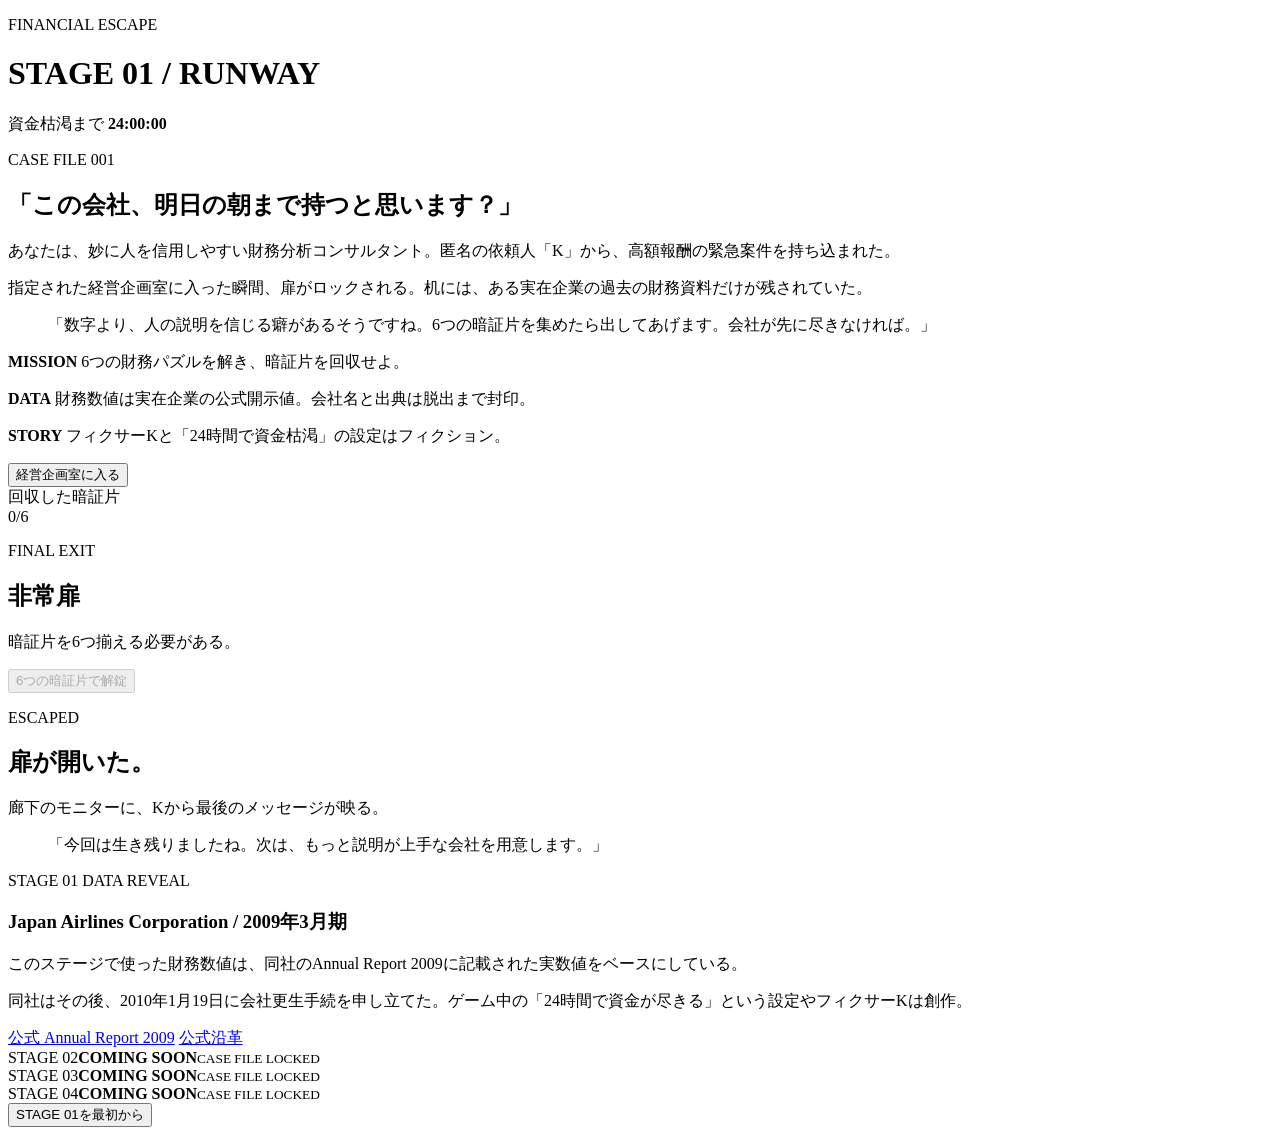
==== financial-escape/index.html @ d51c5c18 "Add Financial Escape stage 1 shell" ====
<!doctype html>
<html lang="ja">
<head>
  <meta charset="utf-8">
  <meta name="viewport" content="width=device-width, initial-scale=1, viewport-fit=cover">
  <meta name="robots" content="noindex,nofollow,noarchive">
  <meta name="theme-color" content="#090b10">
  <title>FINANCIAL ESCAPE | STAGE 01</title>
  <link rel="stylesheet" href="style.css">
</head>
<body>
  <main class="app" id="app">
    <header class="topbar">
      <div>
        <p class="eyebrow">FINANCIAL ESCAPE</p>
        <h1>STAGE 01 / RUNWAY</h1>
      </div>
      <div class="timer-wrap" aria-live="polite">
        <span class="timer-label">資金枯渇まで</span>
        <strong id="timer">24:00:00</strong>
      </div>
    </header>

    <section id="intro" class="screen active">
      <div class="story-panel">
        <p class="tag">CASE FILE 001</p>
        <h2>「この会社、明日の朝まで持つと思います？」</h2>
        <p>あなたは、妙に人を信用しやすい財務分析コンサルタント。匿名の依頼人「K」から、高額報酬の緊急案件を持ち込まれた。</p>
        <p>指定された経営企画室に入った瞬間、扉がロックされる。机には、ある実在企業の過去の財務資料だけが残されていた。</p>
        <blockquote>「数字より、人の説明を信じる癖があるそうですね。6つの暗証片を集めたら出してあげます。会社が先に尽きなければ。」</blockquote>
        <div class="rules">
          <p><strong>MISSION</strong> 6つの財務パズルを解き、暗証片を回収せよ。</p>
          <p><strong>DATA</strong> 財務数値は実在企業の公式開示値。会社名と出典は脱出まで封印。</p>
          <p><strong>STORY</strong> フィクサーKと「24時間で資金枯渇」の設定はフィクション。</p>
        </div>
        <button id="startButton" class="primary" type="button">経営企画室に入る</button>
      </div>
    </section>

    <section id="game" class="screen">
      <div class="progress-panel">
        <div>
          <span class="muted">回収した暗証片</span>
          <div id="fragments" class="fragments" aria-live="polite"></div>
        </div>
        <div class="progress-count"><span id="solvedCount">0</span>/6</div>
      </div>

      <nav id="roomNav" class="room-nav" aria-label="パズル一覧"></nav>
      <section id="puzzleHost" class="puzzle-host"></section>

      <section id="vault" class="vault locked">
        <p class="tag">FINAL EXIT</p>
        <h2>非常扉</h2>
        <p id="vaultMessage">暗証片を6つ揃える必要がある。</p>
        <button id="escapeButton" class="primary" type="button" disabled>6つの暗証片で解錠</button>
      </section>
    </section>

    <section id="ending" class="screen">
      <div class="ending-panel">
        <p class="tag">ESCAPED</p>
        <h2>扉が開いた。</h2>
        <p>廊下のモニターに、Kから最後のメッセージが映る。</p>
        <blockquote>「今回は生き残りましたね。次は、もっと説明が上手な会社を用意します。」</blockquote>

        <div class="reveal">
          <p class="muted">STAGE 01 DATA REVEAL</p>
          <h3>Japan Airlines Corporation / 2009年3月期</h3>
          <p>このステージで使った財務数値は、同社のAnnual Report 2009に記載された実数値をベースにしている。</p>
          <p>同社はその後、2010年1月19日に会社更生手続を申し立てた。ゲーム中の「24時間で資金が尽きる」という設定やフィクサーKは創作。</p>
          <div class="source-links">
            <a href="https://www.jal.com/ja/sustainability/report/pdf/ir_2009.pdf" target="_blank" rel="noopener">公式 Annual Report 2009</a>
            <a href="https://www.jal.com/ja-jp/about/jal_history/index_2001s.html" target="_blank" rel="noopener">公式沿革</a>
          </div>
        </div>

        <div class="coming-grid">
          <article><span>STAGE 02</span><strong>COMING SOON</strong><small>CASE FILE LOCKED</small></article>
          <article><span>STAGE 03</span><strong>COMING SOON</strong><small>CASE FILE LOCKED</small></article>
          <article><span>STAGE 04</span><strong>COMING SOON</strong><small>CASE FILE LOCKED</small></article>
        </div>

        <button id="resetButton" class="secondary" type="button">STAGE 01を最初から</button>
      </div>
    </section>
  </main>

  <script src="app.js"></script>
</body>
</html>
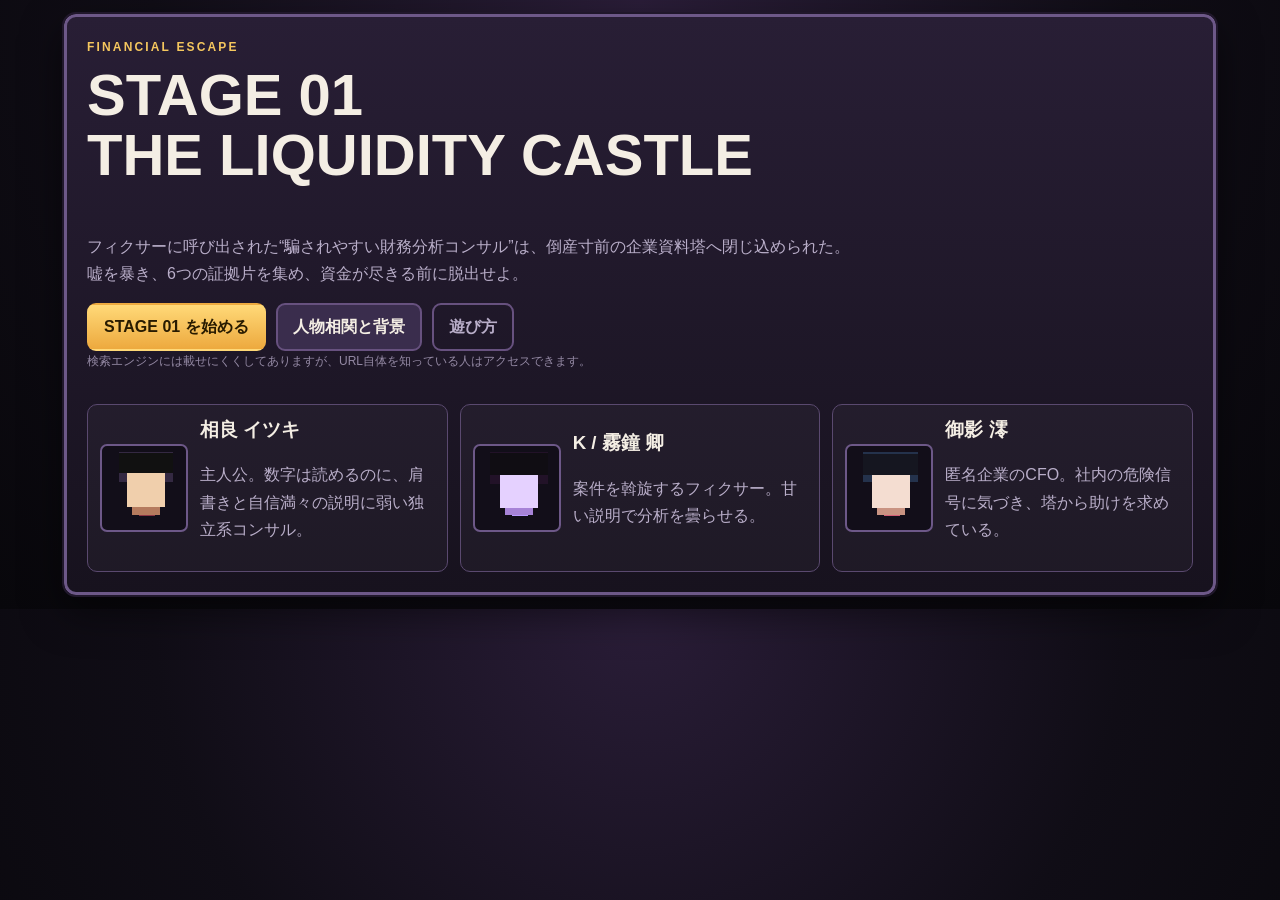
==== commit 464ecdc9: "Rebuild Financial Escape stage 01 as gothic financial thriller" ====
--- a/financial-escape/index.html
+++ b/financial-escape/index.html
@@ -1,91 +1,42 @@
 <!doctype html>
 <html lang="ja">
 <head>
-  <meta charset="utf-8">
-  <meta name="viewport" content="width=device-width, initial-scale=1, viewport-fit=cover">
-  <meta name="robots" content="noindex,nofollow,noarchive">
-  <meta name="theme-color" content="#090b10">
-  <title>FINANCIAL ESCAPE | STAGE 01</title>
-  <link rel="stylesheet" href="style.css">
+<meta charset="utf-8">
+<meta name="viewport" content="width=device-width,initial-scale=1,viewport-fit=cover">
+<meta name="robots" content="noindex,nofollow,noarchive">
+<meta name="theme-color" content="#100d16">
+<title>FINANCIAL ESCAPE / STAGE 01</title>
+<style>
+:root{--bg:#100d16;--panel:#1d1727;--panel2:#2a2138;--line:#5a496f;--text:#f4eee4;--muted:#b9aec9;--gold:#f5c75e;--red:#ff6e78;--green:#7ee08a;--blue:#7dcfff}*{box-sizing:border-box}html,body{margin:0;background:radial-gradient(circle at top,#2a1d38 0,#100d16 55%,#08070b 100%);color:var(--text);font-family:-apple-system,BlinkMacSystemFont,"Hiragino Sans","Yu Gothic",sans-serif}button,input{font:inherit}.app{max-width:1180px;margin:auto;padding:14px}.screen{display:none}.screen.active{display:block}.frame{border:3px solid #6d5888;outline:2px solid #20172b;background:linear-gradient(180deg,#281e35,#17121e);border-radius:12px;box-shadow:0 16px 40px #0008}.pad{padding:20px}.eyebrow,.chapter{margin:0 0 8px;color:var(--gold);font-size:12px;letter-spacing:.18em;font-weight:800}h1,h2,h3,p{margin-top:0}h1{font-size:clamp(34px,6vw,58px);line-height:1.03}h2{font-size:clamp(24px,4vw,38px)}p{line-height:1.7}.muted{color:var(--muted)}button{min-height:48px;border-radius:9px;padding:11px 15px;border:2px solid transparent;font-weight:800;cursor:pointer}.primary{background:linear-gradient(#ffd978,#eda93e);color:#281b00}.secondary{background:#3a2d4d;color:var(--text);border-color:#67517f}.ghost{background:transparent;color:var(--muted);border-color:#67517f}.actions{display:flex;gap:10px;flex-wrap:wrap}.hero{display:grid;gap:20px}.cast{display:grid;grid-template-columns:repeat(3,1fr);gap:12px}.character{display:grid;grid-template-columns:88px 1fr;gap:12px;align-items:center;border:1px solid var(--line);border-radius:10px;padding:12px;background:#ffffff08}.portrait{width:88px;height:88px;border:2px solid #6d5888;border-radius:7px;image-rendering:pixelated;background-color:#120e19;background-repeat:no-repeat}.portrait.small{width:58px;height:58px}.protagonist{background-image:linear-gradient(#111,#111),linear-gradient(#f0cfac,#f0cfac),linear-gradient(#b57b5e,#b57b5e),linear-gradient(#342942,#342942),linear-gradient(#eee,#eee),linear-gradient(#eee,#eee),linear-gradient(#111,#111),linear-gradient(#111,#111),linear-gradient(#8b3544,#8b3544);background-size:54px 20px,38px 34px,28px 17px,54px 30px,5px 5px,5px 5px,2px 2px,2px 2px,16px 7px;background-position:17px 7px,25px 27px,30px 52px,17px 6px,34px 40px,51px 40px,35px 42px,52px 42px,37px 63px}.fixer{background-image:linear-gradient(#100d13,#100d13),linear-gradient(#e5d1ff,#e5d1ff),linear-gradient(#a783d7,#a783d7),linear-gradient(#221228,#221228),linear-gradient(#eee,#eee),linear-gradient(#eee,#eee),linear-gradient(#111,#111),linear-gradient(#111,#111),linear-gradient(#b999ff,#b999ff);background-size:58px 22px,38px 34px,28px 17px,58px 32px,5px 5px,5px 5px,2px 2px,2px 2px,16px 7px;background-position:15px 7px,25px 28px,30px 52px,15px 6px,33px 40px,50px 40px,34px 42px,51px 42px,37px 63px}.cfo{background-image:linear-gradient(#151620,#151620),linear-gradient(#f4ddd1,#f4ddd1),linear-gradient(#c99382,#c99382),linear-gradient(#24324c,#24324c),linear-gradient(#eee,#eee),linear-gradient(#eee,#eee),linear-gradient(#111,#111),linear-gradient(#111,#111),linear-gradient(#d35d76,#d35d76);background-size:55px 21px,38px 34px,28px 17px,55px 30px,5px 5px,5px 5px,2px 2px,2px 2px,16px 7px;background-position:16px 8px,25px 28px,30px 52px,16px 6px,34px 40px,51px 40px,35px 42px,52px 42px,37px 63px}.introgrid,.resultgrid{display:grid;grid-template-columns:1.3fr .8fr;gap:16px}.scroll{max-height:360px;overflow:auto;border:1px solid var(--line);border-radius:9px;background:#0003;padding:14px}.scene{min-height:240px;border:2px solid #6d5888;border-radius:10px;image-rendering:pixelated;background:linear-gradient(180deg,#111426 0 40%,#21182c 40%);position:relative;overflow:hidden}.scene:before{content:"";position:absolute;left:18%;right:18%;bottom:0;height:72%;background:linear-gradient(90deg,#2f263e 0 20%,#56456d 20% 24%,#2f263e 24% 45%,#6e587f 45% 50%,#2f263e 50% 76%,#56456d 76% 80%,#2f263e 80%);clip-path:polygon(0 100%,0 35%,8% 35%,8% 20%,16% 20%,16% 40%,34% 40%,34% 10%,42% 10%,42% 32%,58% 32%,58% 0,66% 0,66% 36%,84% 36%,84% 18%,92% 18%,92% 34%,100% 34%,100% 100%)}.scene:after{content:"";position:absolute;width:8px;height:8px;background:var(--gold);top:18%;right:22%;box-shadow:-190px 42px var(--gold),-130px 12px #ffe39c}.rules{display:grid;gap:9px;margin:16px 0}.rules div{display:grid;grid-template-columns:70px 1fr;gap:8px;border:1px solid var(--line);border-radius:9px;padding:10px;background:#ffffff07}.rules span{color:var(--gold);font-weight:800}.topbar{display:grid;grid-template-columns:1fr 1fr 1fr;gap:14px;padding:14px;margin-bottom:14px;align-items:center}.status{display:grid;gap:6px}.meter{height:14px;border:1px solid #625078;background:#0b0910;border-radius:99px;overflow:hidden}.meter>div{height:100%;background:linear-gradient(90deg,var(--red),var(--gold));width:100%;transition:.25s}.stats{display:grid;grid-template-columns:1fr 1fr;gap:10px}.stats strong,.status strong{font-size:22px}.gamegrid{display:grid;grid-template-columns:1.15fr .9fr;gap:14px}.left,.right{padding:14px;display:grid;gap:12px}.speaker{display:grid;grid-template-columns:58px 1fr;gap:10px;align-items:center;border:1px solid var(--line);border-radius:9px;padding:10px;background:#ffffff06}.docbuttons{display:flex;gap:7px;flex-wrap:wrap}.docbuttons button{background:#241c31;color:var(--muted);border:1px solid var(--line)}.docbuttons button.active{background:#453557;color:white;border-color:#9976c2}.document{max-height:360px;overflow:auto;border:1px solid var(--line);border-radius:9px;padding:10px;background:#0003}table{width:100%;border-collapse:collapse;font-size:14px}th,td{padding:9px 7px;border-bottom:1px solid #40344e;text-align:left}th{color:var(--gold);position:sticky;top:0;background:#1c1727}th:not(:first-child),td:not(:first-child){text-align:right}.note{padding:10px;border:1px solid var(--line);border-radius:8px;margin:8px 0;background:#ffffff07}.options{display:grid;gap:9px}.option{display:grid;grid-template-columns:26px 1fr;gap:9px;border:1px solid var(--line);border-radius:10px;padding:12px;background:#ffffff06;cursor:pointer}.option.selected{border-color:#b895ff;background:#b895ff18}.option strong{display:block;margin-bottom:4px}.option span{font-size:14px;color:var(--muted);line-height:1.55}.hint,.feedback,.evidence,.reveal{border:1px solid var(--line);border-radius:9px;padding:12px;background:#ffffff06}.hint{color:var(--blue)}.feedback.good{border-color:#5e9f68;background:#7ee08a12}.feedback.bad{border-color:#a84e55;background:#ff6e7812}.hidden{display:none!important}.overlay{position:fixed;inset:0;background:#050308df;z-index:20;display:grid;place-items:center;padding:14px}.overlaycard{width:min(820px,100%);max-height:88vh;overflow:auto}.overlayhead{display:flex;justify-content:space-between;align-items:center;gap:10px}.evidencegrid{display:grid;grid-template-columns:repeat(auto-fit,minmax(180px,1fr));gap:9px}.evidence strong{color:var(--gold);display:block;margin-bottom:5px}.coming{display:grid;gap:8px;margin-top:16px}.coming div{padding:10px;border:1px solid var(--line);border-radius:8px;background:#ffffff05}.gameover{text-align:center;max-width:680px;margin:10vh auto}.fine{font-size:12px;color:#9489a4}.reveal a{color:var(--gold)}@media(max-width:850px){.cast{grid-template-columns:1fr}.introgrid,.resultgrid,.gamegrid,.topbar{grid-template-columns:1fr}.stats{grid-template-columns:1fr 1fr}}@media(max-width:520px){.app{padding:9px}.pad{padding:14px}.actions button{flex:1 1 100%}.stats{grid-template-columns:1fr}.character{grid-template-columns:72px 1fr}.portrait{width:72px;height:72px}}
+</style>
 </head>
 <body>
-  <main class="app" id="app">
-    <header class="topbar">
-      <div>
-        <p class="eyebrow">FINANCIAL ESCAPE</p>
-        <h1>STAGE 01 / RUNWAY</h1>
-      </div>
-      <div class="timer-wrap" aria-live="polite">
-        <span class="timer-label">資金枯渇まで</span>
-        <strong id="timer">24:00:00</strong>
-      </div>
-    </header>
-
-    <section id="intro" class="screen active">
-      <div class="story-panel">
-        <p class="tag">CASE FILE 001</p>
-        <h2>「この会社、明日の朝まで持つと思います？」</h2>
-        <p>あなたは、妙に人を信用しやすい財務分析コンサルタント。匿名の依頼人「K」から、高額報酬の緊急案件を持ち込まれた。</p>
-        <p>指定された経営企画室に入った瞬間、扉がロックされる。机には、ある実在企業の過去の財務資料だけが残されていた。</p>
-        <blockquote>「数字より、人の説明を信じる癖があるそうですね。6つの暗証片を集めたら出してあげます。会社が先に尽きなければ。」</blockquote>
-        <div class="rules">
-          <p><strong>MISSION</strong> 6つの財務パズルを解き、暗証片を回収せよ。</p>
-          <p><strong>DATA</strong> 財務数値は実在企業の公式開示値。会社名と出典は脱出まで封印。</p>
-          <p><strong>STORY</strong> フィクサーKと「24時間で資金枯渇」の設定はフィクション。</p>
-        </div>
-        <button id="startButton" class="primary" type="button">経営企画室に入る</button>
-      </div>
-    </section>
-
-    <section id="game" class="screen">
-      <div class="progress-panel">
-        <div>
-          <span class="muted">回収した暗証片</span>
-          <div id="fragments" class="fragments" aria-live="polite"></div>
-        </div>
-        <div class="progress-count"><span id="solvedCount">0</span>/6</div>
-      </div>
-
-      <nav id="roomNav" class="room-nav" aria-label="パズル一覧"></nav>
-      <section id="puzzleHost" class="puzzle-host"></section>
-
-      <section id="vault" class="vault locked">
-        <p class="tag">FINAL EXIT</p>
-        <h2>非常扉</h2>
-        <p id="vaultMessage">暗証片を6つ揃える必要がある。</p>
-        <button id="escapeButton" class="primary" type="button" disabled>6つの暗証片で解錠</button>
-      </section>
-    </section>
-
-    <section id="ending" class="screen">
-      <div class="ending-panel">
-        <p class="tag">ESCAPED</p>
-        <h2>扉が開いた。</h2>
-        <p>廊下のモニターに、Kから最後のメッセージが映る。</p>
-        <blockquote>「今回は生き残りましたね。次は、もっと説明が上手な会社を用意します。」</blockquote>
-
-        <div class="reveal">
-          <p class="muted">STAGE 01 DATA REVEAL</p>
-          <h3>Japan Airlines Corporation / 2009年3月期</h3>
-          <p>このステージで使った財務数値は、同社のAnnual Report 2009に記載された実数値をベースにしている。</p>
-          <p>同社はその後、2010年1月19日に会社更生手続を申し立てた。ゲーム中の「24時間で資金が尽きる」という設定やフィクサーKは創作。</p>
-          <div class="source-links">
-            <a href="https://www.jal.com/ja/sustainability/report/pdf/ir_2009.pdf" target="_blank" rel="noopener">公式 Annual Report 2009</a>
-            <a href="https://www.jal.com/ja-jp/about/jal_history/index_2001s.html" target="_blank" rel="noopener">公式沿革</a>
-          </div>
-        </div>
-
-        <div class="coming-grid">
-          <article><span>STAGE 02</span><strong>COMING SOON</strong><small>CASE FILE LOCKED</small></article>
-          <article><span>STAGE 03</span><strong>COMING SOON</strong><small>CASE FILE LOCKED</small></article>
-          <article><span>STAGE 04</span><strong>COMING SOON</strong><small>CASE FILE LOCKED</small></article>
-        </div>
-
-        <button id="resetButton" class="secondary" type="button">STAGE 01を最初から</button>
-      </div>
-    </section>
-  </main>
-
-  <script src="app.js"></script>
+<main class="app">
+<section id="title" class="screen active"><div class="frame pad hero"><div><p class="eyebrow">FINANCIAL ESCAPE</p><h1>STAGE 01<br>THE LIQUIDITY CASTLE</h1><p class="muted">フィクサーに呼び出された“騙されやすい財務分析コンサル”は、倒産寸前の企業資料塔へ閉じ込められた。<br>嘘を暴き、6つの証拠片を集め、資金が尽きる前に脱出せよ。</p><div class="actions"><button id="start" class="primary">STAGE 01 を始める</button><button id="lore" class="secondary">人物相関と背景</button><button id="howto" class="ghost">遊び方</button></div><p class="fine">検索エンジンには載せにくくしてありますが、URL自体を知っている人はアクセスできます。</p></div><div class="cast"><article class="character"><div class="portrait protagonist"></div><div><h3>相良 イツキ</h3><p class="muted">主人公。数字は読めるのに、肩書きと自信満々の説明に弱い独立系コンサル。</p></div></article><article class="character"><div class="portrait fixer"></div><div><h3>K / 霧鐘 卿</h3><p class="muted">案件を斡旋するフィクサー。甘い説明で分析を曇らせる。</p></div></article><article class="character"><div class="portrait cfo"></div><div><h3>御影 澪</h3><p class="muted">匿名企業のCFO。社内の危険信号に気づき、塔から助けを求めている。</p></div></article></div></div></section>
+<section id="intro" class="screen"><div class="frame pad introgrid"><div><p class="chapter">PROLOGUE</p><h2>「数字より、誰を信じるかで死ぬ。」</h2><div class="scroll"><p><strong>K</strong>「ようこそ、相良さん。今夜の依頼は簡単です。匿名企業の決算を見て、“問題なし”の一言を出してもらえればいい。」</p><p><strong>相良</strong>「いや、中身を見ないと……」</p><p><strong>K</strong>「もちろん。ただし夜明けまでに6つのロックを解けなければ、この会社の現金は尽きる。あなたの評判も、ついでにね。」</p><p><strong>御影</strong>「お願い……“説明”じゃなくて、“数字”を見て。」</p></div><div class="rules"><div><span>目標</span><p>6部屋の謎を解き、証拠片を6つ回収する。</p></div><div><span>危機</span><p>Cash Runway が0になると倒産、ゲームオーバー。</p></div><div><span>報酬</span><p>正解すると証拠とストーリーが開き、最後に実在企業名を公開。</p></div></div><div class="actions"><button id="enter" class="primary">資料塔へ入る</button><button class="back secondary">戻る</button></div></div><aside><div class="scene"></div><p class="muted">PL、BS、CF、株主資本等変動、社内メモ。どの資料にもKの“安心できる説明”が貼り付けられている。</p></aside></div></section>
+<section id="game" class="screen"><div class="frame topbar"><div><p class="eyebrow">STAGE 01</p><h2 id="roomlabel">ROOM 1</h2><p id="roomsub" class="muted"></p></div><div class="status"><span class="muted">Cash Runway</span><div><strong id="cash">120</strong> 億円</div><div class="meter"><div id="cashbar"></div></div></div><div class="stats"><div><span class="muted">Evidence</span><br><strong id="evcount">0 / 6</strong></div><div><span class="muted">Time Left</span><br><strong id="timer">24:00:00</strong></div></div></div><div class="gamegrid"><section class="frame left"><div class="speaker"><div id="speakerPortrait" class="portrait fixer small"></div><div><p id="speakerName" class="eyebrow"></p><p id="speakerLine"></p></div></div><div id="docbuttons" class="docbuttons"></div><div class="document"><p id="doccaption" class="muted"></p><div id="doccontent"></div></div></section><section class="frame right"><div><p class="eyebrow">MYSTERY</p><h3 id="qtitle"></h3><p id="qtext" class="muted"></p></div><div id="options" class="options"></div><div class="actions"><button id="submit" class="primary">この答えで進む</button><button id="hintbtn" class="secondary">ヒント</button><button id="evidencebtn" class="ghost">証拠一覧</button></div><div id="hintbox" class="hint hidden"></div><div id="feedback" class="feedback hidden"></div></section></div></section>
+<section id="result" class="screen"><div class="frame pad resultgrid"><div><p class="chapter">ESCAPED</p><h2>最終診断完了</h2><div id="resultbody" class="scroll"></div><div class="actions" style="margin-top:14px"><button id="reset" class="primary">最初からやり直す</button><button id="resultLore" class="secondary">人物相関を見る</button></div></div><aside><div class="scene"></div><div id="reveal" class="reveal"></div></aside></div></section>
+<section id="gameover" class="screen"><div class="frame pad gameover"><p class="chapter">BANKRUPT</p><h2>Cash Runway が尽きた</h2><p id="gameoverText"></p><div class="actions"><button id="retry" class="primary">最初からやり直す</button><button class="back secondary">タイトルへ戻る</button></div></div></section>
+<div id="overlay" class="overlay hidden"><div class="frame pad overlaycard"><div class="overlayhead"><h2 id="overlaytitle"></h2><button id="close" class="ghost">×</button></div><div id="overlaybody"></div></div></div>
+</main>
+<script>
+(()=>{'use strict';const KEY='financialEscapeStage01V2',START=120,PENALTY=20,LIMIT=86400000;const reveal={name:'Bed Bath & Beyond Inc.',period:'2022年2月期 / fiscal year ended February 26, 2022',url:'https://www.sec.gov/Archives/edgar/data/886158/000088615822000047/bbby-20220226.htm'};const rooms=[
+{id:1,label:'ROOM 1 / THE SALES HALL',sub:'「規模が大きいから大丈夫」という罠',speaker:'K / 霧鐘 卿',portrait:'fixer',line:'売上が80億ドル近くある。巨大企業が、そう簡単に崩れるわけがないでしょう。減収なんて誤差ですよ。',qt:'最初の嘘を暴け',q:'Kの発言で最も危険な見落としはどれか？',hint:'売上の絶対額ではなく、3期の流れを見る。',ev:['E-01','Sales Cliff','巨額売上そのものより、3期連続の大幅減収が危険信号。'],docs:[['決算書断片','Consolidated Statements of Operations / 千ドル',[['項目','2022','2021','2020'],['Net sales','7,867,778','9,233,028','11,158,580'],['Gross profit','2,483,491','3,118,081','3,541,660'],['Operating loss','▲407,578','▲336,887','▲700,064'],['Net loss','▲559,623','▲150,773','▲613,816']]],['現場メモ','御影 澪 の付箋',['新規客数より既存顧客の離脱が重い。','売上は3期で約33億ドル減っている。','「まだ大きい」は理由にならない。']]],opts:[['売上規模が大きいこと','規模があるので当面は心配不要。'],['売上の減少トレンド','3期連続の大幅減収が基礎体力低下を示す。',1],['粗利がまだ黒字であること','粗利がある限り危機には直結しない。'],['営業外項目だけ見る','売上推移は重要ではない。']]},
+{id:2,label:'ROOM 2 / THE INVENTORY CHAMBER',sub:'「流動資産が多い」という錯覚',speaker:'御影 澪',portrait:'cfo',line:'表面上は流動資産が流動負債を上回っています。でも、その中身を見て。今すぐ命を救える資産は限られている。',qt:'今夜の命綱になりにくい資産は？',q:'Cash Runway を守る観点で、最も即時性の低い流動資産を選べ。',hint:'流動資産でも現金化のしやすさは同じではない。',ev:['E-02','Inventory Trap','流動資産があっても、その大半が在庫なら今夜の資金繰りには直結しない。'],docs:[['B/S断片','Consolidated Balance Sheets / 千ドル',[['項目','2022','2021'],['Cash and cash equivalents','439,496','1,352,984'],['Merchandise inventories','1,725,410','1,671,909'],['Prepaid expenses and other current assets','198,248','595,152'],['Total current assets','2,363,154','3,620,045'],['Total current liabilities','2,074,787','2,294,921']]],['Kの説明','Kの口頭メモ',['流動資産 > 流動負債。つまり短期安全性は問題なし。','在庫も資産。しかも額が大きい。安心材料でしょう。']]],opts:[['現金','即時に支払いへ回せる。'],['棚卸資産（在庫）','帳簿上は大きいが、今夜すぐ現金化できるとは限らない。',1],['前払費用その他','今夜の最大論点ではない。'],['流動資産の合計','合計だけ見れば十分。']]},
+{id:3,label:'ROOM 3 / THE CASH MIRROR',sub:'「営業CFプラス」だけでは足りない',speaker:'K / 霧鐘 卿',portrait:'fixer',line:'営業キャッシュフローはプラスです。現金が回っている証拠でしょう。財務危機というのは大げさですよ。',qt:'本当に現金は守られているか？',q:'営業CFがわずかにプラスでも、現金残高が急減した主因として最も適切なのは？',hint:'キャッシュフローは3区分と期末現金の動きをまとめて見る。',ev:['E-03','Cash Bleed','営業CFの小さなプラスは、巨額の投資・財務CF流出を覆い隠せない。'],docs:[['CF断片','Consolidated Statements of Cash Flows / 千ドル',[['項目','2022','2021'],['Operating activities','17,854','268,108'],['Investing activities','▲349,182','737,880'],['Financing activities','▲606,018','▲632,304'],['Net decrease in cash etc.','▲936,340','383,574'],['Cash and cash equivalents (end)','439,496','1,352,984']]],['観察メモ','相良のメモ',['営業CFは正だが前年268,108から17,854へ急減。','投資・財務で大きく流出。','「営業CFプラス」だけ抜き出すのは危険。']]],opts:[['営業CFがプラスなら安心','符号だけで判断する。'],['営業CFは小さく、投資・財務の巨額流出で現金が減っている','3区分を合算して見る。',1],['原因は為替差損だけ','主因ではない。'],['営業CFの符号だけ見れば十分','金額や前年差は無視する。']]},
+{id:4,label:'ROOM 4 / THE DEBT GALLERY',sub:'「負債が少し減ったから改善」という罠',speaker:'御影 澪',portrait:'cfo',line:'借金そのものより、耐える土台が薄すぎるの。長期債務に対して、株主資本がほとんど残っていない。',qt:'最も脆弱性を示す組み合わせは？',q:'財務耐久力の低さを最も端的に示す見方を選べ。',hint:'「負債が多い」だけでは弱い。何と比べて多いのか。',ev:['E-04','Debt Weight','長期債務に対し株主資本が極端に薄く、損失吸収余力が乏しい。'],docs:[['B/S深掘り','Balance Sheet / 千ドル',[['項目','2022','2021'],['Total assets','5,130,572','6,456,930'],['Total current liabilities','2,074,787','2,294,921'],['Long term debt','1,179,776','1,190,363'],['Total shareholders’ equity','174,145','1,276,936']]],['Kの論点ずらし','Kの囁き',['長期負債は前年より少し減っています。改善ですよ。','負債が減っているなら深追いは不要。']]],opts:[['負債が前年より少し減っている','減少していれば安全。'],['総資産が50億ドル超ある','資産規模が耐久力を保証。'],['長期債務11.8億ドルに対し株主資本が1.7億ドルしかない','損失吸収余力が薄い。',1],['流動比率だけ見る','短期比率だけで十分。']]},
+{id:5,label:'ROOM 5 / THE BUYBACK ALTAR',sub:'危機下の資本政策',speaker:'K / 霧鐘 卿',portrait:'fixer',line:'株主還元は市場へのメッセージです。自社株買いは自信の表れ。むしろ前向きなサインでしょう？',qt:'この意思決定の違和感を見抜け',q:'業績・現金の状況を踏まえ、最も違和感の大きい資本政策はどれか？',hint:'損失・現金減少・薄い資本と一緒に読む。',ev:['E-05','Buyback Folly','危機下の巨額自社株買いが、資金流出と資本毀損をさらに悪化させた。'],docs:[['株主資本等変動','Equity / Financing CF / 千ドル',[['項目','2022'],['Net loss','▲559,623'],['Repurchase of common stock','▲589,433'],['Total shareholders’ equity (end)','174,145'],['Net cash used in financing activities','▲606,018']]],['御影の痕跡','破られた社内メモ',['現金は痩せているのに自社株買いが続いた。','見栄のためのメッセージが安全余力を削った。']]],opts:[['赤字・現金急減・薄い資本の状況で巨額の自社株買い','危機対応と逆向きの資本政策。',1],['長期負債を少し返済した','返済は一般に悪手。'],['営業損失を計上した','損失計上自体は資本政策ではない。'],['期末現金を保有した','現金保有が悪い。']]},
+{id:6,label:'ROOM 6 / THE FINAL BOARD',sub:'5つの証拠を一本の因果にする',speaker:'相良 イツキ',portrait:'protagonist',line:'分かった……この会社を殺しかけていたのは、単なる赤字じゃない。安心材料に見せかけた説明が、流動性危機を隠していた。',qt:'最後の診断',q:'ここまでの証拠を踏まえ、この企業の危機を最も正確に表す診断は？',hint:'単独の赤字ではなく、複数の兆候がつながって危機になっている。',ev:['E-06','Liquidity Death Spiral','減収・在庫依存・現金流出・薄い資本・危機下の自社株買いがつながった。'],docs:[['証拠ボード','回収済み証拠',['E-01 Sales Cliff','E-02 Inventory Trap','E-03 Cash Bleed','E-04 Debt Weight','E-05 Buyback Folly']],['最後の封書','御影 澪からの封書',['売上減少を「まだ大きい」と言い換えた。','在庫依存を「流動資産が多い」と呼んだ。','営業CFの小さなプラスだけ抜き出した。','薄い資本を無視し、自社株買いで現金を削った。','だからこれは、静かな流動性の死だった。']]],opts:[['一時的な赤字で基本健全','規模が大きいから時間が解決。'],['会計赤字だがキャッシュは安全','営業CFがプラスだから問題ない。'],['減収・在庫依存・現金流出・薄い資本・自社株買いが重なった流動性危機','複数の弱点が連鎖した。',1],['主因は為替と短期ノイズ','構造要因はほぼない。']]}
+];
+const lore=`<div class="evidencegrid"><div class="evidence"><strong>相良 イツキ</strong>数字は読めるが、肩書きや自信満々の説明に弱い。「合理的に見える物語」に騙されがち。</div><div class="evidence"><strong>K / 霧鐘 卿</strong>匿名案件ばかりを持ち込むフィクサー。企業再建の顔をしながら“誤った安心感”を売る。</div><div class="evidence"><strong>御影 澪</strong>匿名企業のCFO。危険信号に気づいていたが、強気な説明に押し切られてきた。</div><div class="evidence"><strong>Liquidity Castle</strong>PL・BS・CF・資本政策の断片が封じられた資料塔。</div><div class="evidence"><strong>テーマ</strong>「まだ大きい」「プラスだから安全」「資産だから安心」という説明を数字で解体する。</div><div class="evidence"><strong>続編</strong>STAGE 02以降は COMING SOON。粉飾、M&A暴走、監査を別企業で扱う予定。</div></div>`;const howto=`<p>これは<strong>財務分析を軸にした脱出ゲーム</strong>です。計算力より“どの説明が怪しいか”を見抜く力を使います。</p><ul><li>各ROOMでKの発言と財務資料を読む。</li><li>正解すると証拠片を1つ回収。</li><li>不正解でCash Runwayが20億円減る。</li><li>0でBANKRUPT。</li><li>6つ集めると企業名と史実が開示される。</li></ul>`;
+let state=load(),timerId=null;const $=id=>document.getElementById(id),screens=['title','intro','game','result','gameover'];function fresh(){return{status:'idle',startedAt:null,room:0,cash:START,evidence:[],solved:[],select:{},doc:0}}function load(){try{return Object.assign(fresh(),JSON.parse(localStorage.getItem(KEY)||'{}'))}catch(e){return fresh()}}function save(){localStorage.setItem(KEY,JSON.stringify(state));console.debug('[FinancialEscapeV2]',state)}function screen(id){screens.forEach(x=>$(x).classList.toggle('active',x===id))}function overlay(title,html){$('overlaytitle').textContent=title;$('overlaybody').innerHTML=html;$('overlay').classList.remove('hidden')}function close(){ $('overlay').classList.add('hidden') }
+$('start').onclick=()=>screen('intro');$('lore').onclick=()=>overlay('人物相関と背景',lore);$('howto').onclick=()=>overlay('遊び方',howto);$('enter').onclick=start;$('close').onclick=close;$('overlay').onclick=e=>{if(e.target===$('overlay'))close()};document.querySelectorAll('.back').forEach(b=>b.onclick=()=>screen('title'));$('hintbtn').onclick=()=>$('hintbox').classList.toggle('hidden');$('evidencebtn').onclick=showEvidence;$('submit').onclick=submit;$('retry').onclick=reset;$('reset').onclick=reset;$('resultLore').onclick=()=>overlay('人物相関と背景',lore);
+function start(){if(state.status!=='playing'){state=fresh();state.status='playing';state.startedAt=Date.now();save()}render();screen('game');timer()}function render(){const r=rooms[state.room];if(!r){finish();return}$('roomlabel').textContent=r.label;$('roomsub').textContent=r.sub;$('speakerName').textContent=r.speaker;$('speakerLine').textContent=r.line;$('speakerPortrait').className='portrait small '+r.portrait;$('qtitle').textContent=r.qt;$('qtext').textContent=r.q;$('hintbox').innerHTML='<p>'+r.hint+'</p>';$('hintbox').classList.add('hidden');$('feedback').className='feedback hidden';docButtons(r);documentView(r);options(r);status()}
+function docButtons(r){$('docbuttons').innerHTML='';r.docs.forEach((d,i)=>{const b=document.createElement('button');b.textContent=d[0];if(state.doc===i)b.classList.add('active');b.onclick=()=>{state.doc=i;save();docButtons(r);documentView(r)};$('docbuttons').appendChild(b)})}function documentView(r){const d=r.docs[state.doc]||r.docs[0];$('doccaption').textContent=d[1];$('doccontent').innerHTML='';if(Array.isArray(d[2][0])){const t=document.createElement('table');d[2].forEach((row,ri)=>{const tr=document.createElement('tr');row.forEach(c=>{const cell=document.createElement(ri?'td':'th');cell.textContent=c;tr.appendChild(cell)});t.appendChild(tr)});$('doccontent').appendChild(t)}else d[2].forEach(x=>{const n=document.createElement('div');n.className='note';n.textContent=x;$('doccontent').appendChild(n)})}
+function options(r){$('options').innerHTML='';r.opts.forEach((o,i)=>{const label=document.createElement('label');label.className='option'+(state.select[r.id]===i?' selected':'');const radio=document.createElement('input');radio.type='radio';radio.name='q'+r.id;radio.checked=state.select[r.id]===i;radio.onchange=()=>{state.select[r.id]=i;save();options(r)};const div=document.createElement('div');div.innerHTML='<strong>'+o[0]+'</strong><span>'+o[1]+'</span>';label.append(radio,div);$('options').appendChild(label)})}
+function submit(){const r=rooms[state.room],i=state.select[r.id];if(i===undefined){feedback('bad','まだ答えを選んでいない。');return}if(r.opts[i][2]){if(!state.solved.includes(r.id)){state.solved.push(r.id);state.evidence.push(r.ev)}save();feedback('good','正解。<br><strong>'+r.ev[0]+' '+r.ev[1]+'</strong><br>'+r.ev[2]);$('submit').disabled=true;setTimeout(()=>{state.room++;state.doc=0;$('submit').disabled=false;save();state.room>=rooms.length?finish():render()},1300)}else{state.cash=Math.max(0,state.cash-PENALTY);save();status();feedback('bad','誤診。Cash Runway -'+PENALTY+'億円。<br>“もっともらしい説明”に寄りすぎている。資料を読み直そう。');if(state.cash<=0)setTimeout(()=>gameover('Kの説明を信じた結果、夜明け前に資金が尽きた。'),900)}}function feedback(type,html){$('feedback').className='feedback '+type;$('feedback').innerHTML='<p>'+html+'</p>'}function status(){$('cash').textContent=state.cash;$('evcount').textContent=state.evidence.length+' / 6';$('cashbar').style.width=Math.max(0,state.cash/START*100)+'%'}function showEvidence(){overlay('証拠一覧',state.evidence.length?'<div class="evidencegrid">'+state.evidence.map(e=>'<div class="evidence"><strong>'+e[0]+' '+e[1]+'</strong>'+e[2]+'</div>').join('')+'</div>':'<p>まだ証拠片はない。</p>')}
+function finish(){state.status='cleared';save();$('resultbody').innerHTML='<p><strong>相良</strong>「見えた……。この企業を追い込んだのは、一つの数字じゃない。」</p><p><strong>減収 → 在庫依存 → 現金流出 → 薄い資本 → 危機下の自社株買い → 流動性危機</strong> の連鎖を突き止めた。</p><div class="evidencegrid">'+state.evidence.map(e=>'<div class="evidence"><strong>'+e[0]+'</strong>'+e[1]+'<br>'+e[2]+'</div>').join('')+'</div><div class="coming"><div>STAGE 02 / COMING SOON — Phantom Earnings</div><div>STAGE 03 / COMING SOON — M&A Catacomb</div><div>STAGE 04 / COMING SOON — The Auditor\'s Gate</div></div>';$('reveal').innerHTML='<h3>DATA REVEAL</h3><p><strong>'+reveal.name+'</strong><br>'+reveal.period+'</p><p>財務数値は公式SEC Form 10-Kをベースにゲーム用に再構成。人物・「24時間で倒産」設定はフィクション。</p><p><a target="_blank" rel="noopener" href="'+reveal.url+'">Official SEC filing を開く</a></p>';screen('result')}
+function gameover(msg){state.status='gameover';save();$('gameoverText').textContent=msg;screen('gameover')}function timer(){clearInterval(timerId);tick();timerId=setInterval(tick,1000)}function tick(){if(!state.startedAt||state.status!=='playing')return;const left=Math.max(0,LIMIT-(Date.now()-state.startedAt)),h=String(Math.floor(left/3600000)).padStart(2,'0'),m=String(Math.floor(left%3600000/60000)).padStart(2,'0'),s=String(Math.floor(left%60000/1000)).padStart(2,'0');$('timer').textContent=h+':'+m+':'+s;if(left<=0)gameover('夜明けが来た。迷っている間に資金の砂時計は空になった。')}function reset(){localStorage.removeItem(KEY);state=fresh();clearInterval(timerId);screen('title')}if(state.status==='playing'){render();screen('game');timer()}else if(state.status==='cleared'){finish()}else screen('title');})();
+</script>
 </body>
-</html>
+</html>
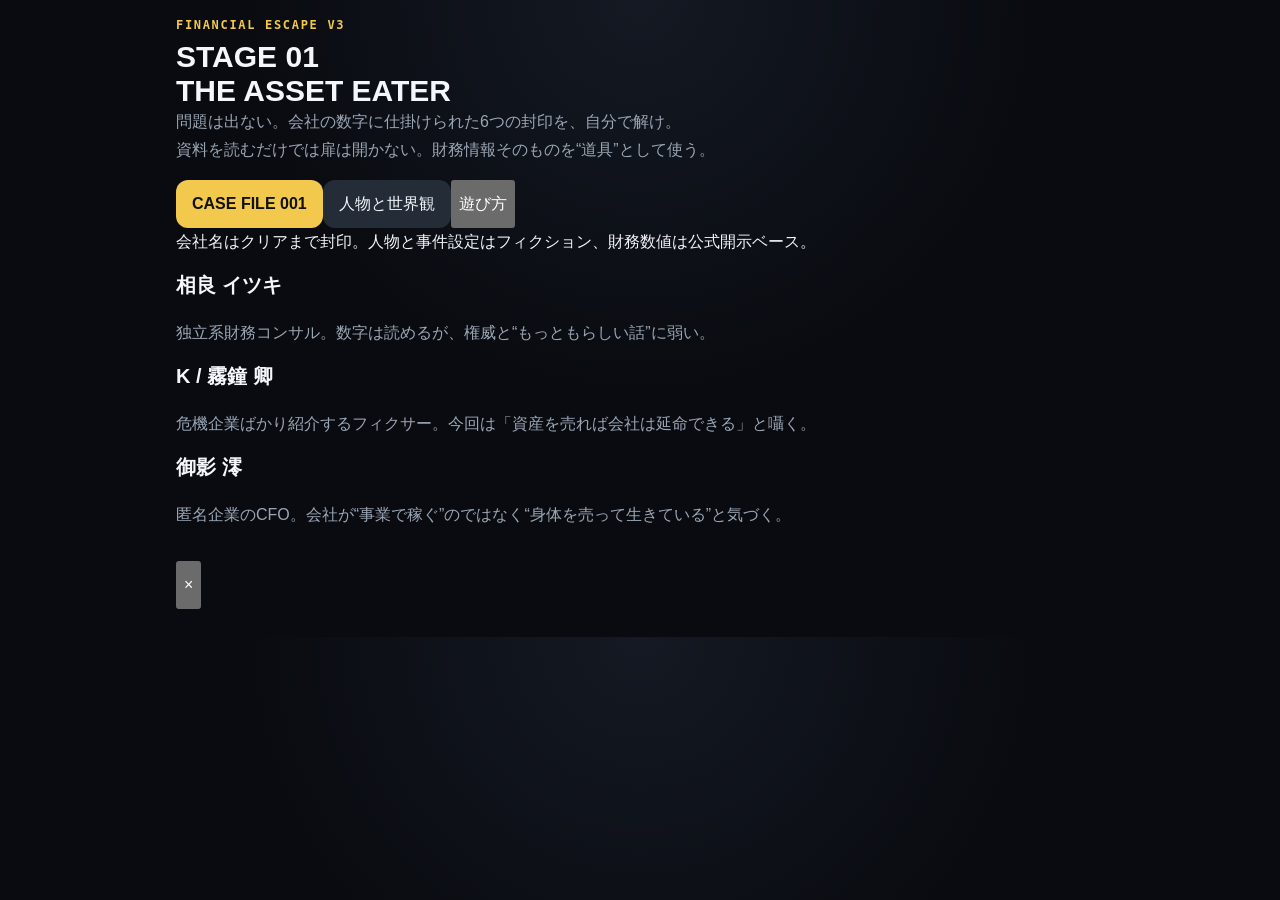
==== commit b532305c: "Rebuild Financial Escape V3 layout" ====
--- a/financial-escape/index.html
+++ b/financial-escape/index.html
@@ -1,42 +1,22 @@
-<!doctype html>
+<!DOCTYPE html>
+
 <html lang="ja">
 <head>
-<meta charset="utf-8">
-<meta name="viewport" content="width=device-width,initial-scale=1,viewport-fit=cover">
-<meta name="robots" content="noindex,nofollow,noarchive">
-<meta name="theme-color" content="#100d16">
-<title>FINANCIAL ESCAPE / STAGE 01</title>
-<style>
-:root{--bg:#100d16;--panel:#1d1727;--panel2:#2a2138;--line:#5a496f;--text:#f4eee4;--muted:#b9aec9;--gold:#f5c75e;--red:#ff6e78;--green:#7ee08a;--blue:#7dcfff}*{box-sizing:border-box}html,body{margin:0;background:radial-gradient(circle at top,#2a1d38 0,#100d16 55%,#08070b 100%);color:var(--text);font-family:-apple-system,BlinkMacSystemFont,"Hiragino Sans","Yu Gothic",sans-serif}button,input{font:inherit}.app{max-width:1180px;margin:auto;padding:14px}.screen{display:none}.screen.active{display:block}.frame{border:3px solid #6d5888;outline:2px solid #20172b;background:linear-gradient(180deg,#281e35,#17121e);border-radius:12px;box-shadow:0 16px 40px #0008}.pad{padding:20px}.eyebrow,.chapter{margin:0 0 8px;color:var(--gold);font-size:12px;letter-spacing:.18em;font-weight:800}h1,h2,h3,p{margin-top:0}h1{font-size:clamp(34px,6vw,58px);line-height:1.03}h2{font-size:clamp(24px,4vw,38px)}p{line-height:1.7}.muted{color:var(--muted)}button{min-height:48px;border-radius:9px;padding:11px 15px;border:2px solid transparent;font-weight:800;cursor:pointer}.primary{background:linear-gradient(#ffd978,#eda93e);color:#281b00}.secondary{background:#3a2d4d;color:var(--text);border-color:#67517f}.ghost{background:transparent;color:var(--muted);border-color:#67517f}.actions{display:flex;gap:10px;flex-wrap:wrap}.hero{display:grid;gap:20px}.cast{display:grid;grid-template-columns:repeat(3,1fr);gap:12px}.character{display:grid;grid-template-columns:88px 1fr;gap:12px;align-items:center;border:1px solid var(--line);border-radius:10px;padding:12px;background:#ffffff08}.portrait{width:88px;height:88px;border:2px solid #6d5888;border-radius:7px;image-rendering:pixelated;background-color:#120e19;background-repeat:no-repeat}.portrait.small{width:58px;height:58px}.protagonist{background-image:linear-gradient(#111,#111),linear-gradient(#f0cfac,#f0cfac),linear-gradient(#b57b5e,#b57b5e),linear-gradient(#342942,#342942),linear-gradient(#eee,#eee),linear-gradient(#eee,#eee),linear-gradient(#111,#111),linear-gradient(#111,#111),linear-gradient(#8b3544,#8b3544);background-size:54px 20px,38px 34px,28px 17px,54px 30px,5px 5px,5px 5px,2px 2px,2px 2px,16px 7px;background-position:17px 7px,25px 27px,30px 52px,17px 6px,34px 40px,51px 40px,35px 42px,52px 42px,37px 63px}.fixer{background-image:linear-gradient(#100d13,#100d13),linear-gradient(#e5d1ff,#e5d1ff),linear-gradient(#a783d7,#a783d7),linear-gradient(#221228,#221228),linear-gradient(#eee,#eee),linear-gradient(#eee,#eee),linear-gradient(#111,#111),linear-gradient(#111,#111),linear-gradient(#b999ff,#b999ff);background-size:58px 22px,38px 34px,28px 17px,58px 32px,5px 5px,5px 5px,2px 2px,2px 2px,16px 7px;background-position:15px 7px,25px 28px,30px 52px,15px 6px,33px 40px,50px 40px,34px 42px,51px 42px,37px 63px}.cfo{background-image:linear-gradient(#151620,#151620),linear-gradient(#f4ddd1,#f4ddd1),linear-gradient(#c99382,#c99382),linear-gradient(#24324c,#24324c),linear-gradient(#eee,#eee),linear-gradient(#eee,#eee),linear-gradient(#111,#111),linear-gradient(#111,#111),linear-gradient(#d35d76,#d35d76);background-size:55px 21px,38px 34px,28px 17px,55px 30px,5px 5px,5px 5px,2px 2px,2px 2px,16px 7px;background-position:16px 8px,25px 28px,30px 52px,16px 6px,34px 40px,51px 40px,35px 42px,52px 42px,37px 63px}.introgrid,.resultgrid{display:grid;grid-template-columns:1.3fr .8fr;gap:16px}.scroll{max-height:360px;overflow:auto;border:1px solid var(--line);border-radius:9px;background:#0003;padding:14px}.scene{min-height:240px;border:2px solid #6d5888;border-radius:10px;image-rendering:pixelated;background:linear-gradient(180deg,#111426 0 40%,#21182c 40%);position:relative;overflow:hidden}.scene:before{content:"";position:absolute;left:18%;right:18%;bottom:0;height:72%;background:linear-gradient(90deg,#2f263e 0 20%,#56456d 20% 24%,#2f263e 24% 45%,#6e587f 45% 50%,#2f263e 50% 76%,#56456d 76% 80%,#2f263e 80%);clip-path:polygon(0 100%,0 35%,8% 35%,8% 20%,16% 20%,16% 40%,34% 40%,34% 10%,42% 10%,42% 32%,58% 32%,58% 0,66% 0,66% 36%,84% 36%,84% 18%,92% 18%,92% 34%,100% 34%,100% 100%)}.scene:after{content:"";position:absolute;width:8px;height:8px;background:var(--gold);top:18%;right:22%;box-shadow:-190px 42px var(--gold),-130px 12px #ffe39c}.rules{display:grid;gap:9px;margin:16px 0}.rules div{display:grid;grid-template-columns:70px 1fr;gap:8px;border:1px solid var(--line);border-radius:9px;padding:10px;background:#ffffff07}.rules span{color:var(--gold);font-weight:800}.topbar{display:grid;grid-template-columns:1fr 1fr 1fr;gap:14px;padding:14px;margin-bottom:14px;align-items:center}.status{display:grid;gap:6px}.meter{height:14px;border:1px solid #625078;background:#0b0910;border-radius:99px;overflow:hidden}.meter>div{height:100%;background:linear-gradient(90deg,var(--red),var(--gold));width:100%;transition:.25s}.stats{display:grid;grid-template-columns:1fr 1fr;gap:10px}.stats strong,.status strong{font-size:22px}.gamegrid{display:grid;grid-template-columns:1.15fr .9fr;gap:14px}.left,.right{padding:14px;display:grid;gap:12px}.speaker{display:grid;grid-template-columns:58px 1fr;gap:10px;align-items:center;border:1px solid var(--line);border-radius:9px;padding:10px;background:#ffffff06}.docbuttons{display:flex;gap:7px;flex-wrap:wrap}.docbuttons button{background:#241c31;color:var(--muted);border:1px solid var(--line)}.docbuttons button.active{background:#453557;color:white;border-color:#9976c2}.document{max-height:360px;overflow:auto;border:1px solid var(--line);border-radius:9px;padding:10px;background:#0003}table{width:100%;border-collapse:collapse;font-size:14px}th,td{padding:9px 7px;border-bottom:1px solid #40344e;text-align:left}th{color:var(--gold);position:sticky;top:0;background:#1c1727}th:not(:first-child),td:not(:first-child){text-align:right}.note{padding:10px;border:1px solid var(--line);border-radius:8px;margin:8px 0;background:#ffffff07}.options{display:grid;gap:9px}.option{display:grid;grid-template-columns:26px 1fr;gap:9px;border:1px solid var(--line);border-radius:10px;padding:12px;background:#ffffff06;cursor:pointer}.option.selected{border-color:#b895ff;background:#b895ff18}.option strong{display:block;margin-bottom:4px}.option span{font-size:14px;color:var(--muted);line-height:1.55}.hint,.feedback,.evidence,.reveal{border:1px solid var(--line);border-radius:9px;padding:12px;background:#ffffff06}.hint{color:var(--blue)}.feedback.good{border-color:#5e9f68;background:#7ee08a12}.feedback.bad{border-color:#a84e55;background:#ff6e7812}.hidden{display:none!important}.overlay{position:fixed;inset:0;background:#050308df;z-index:20;display:grid;place-items:center;padding:14px}.overlaycard{width:min(820px,100%);max-height:88vh;overflow:auto}.overlayhead{display:flex;justify-content:space-between;align-items:center;gap:10px}.evidencegrid{display:grid;grid-template-columns:repeat(auto-fit,minmax(180px,1fr));gap:9px}.evidence strong{color:var(--gold);display:block;margin-bottom:5px}.coming{display:grid;gap:8px;margin-top:16px}.coming div{padding:10px;border:1px solid var(--line);border-radius:8px;background:#ffffff05}.gameover{text-align:center;max-width:680px;margin:10vh auto}.fine{font-size:12px;color:#9489a4}.reveal a{color:var(--gold)}@media(max-width:850px){.cast{grid-template-columns:1fr}.introgrid,.resultgrid,.gamegrid,.topbar{grid-template-columns:1fr}.stats{grid-template-columns:1fr 1fr}}@media(max-width:520px){.app{padding:9px}.pad{padding:14px}.actions button{flex:1 1 100%}.stats{grid-template-columns:1fr}.character{grid-template-columns:72px 1fr}.portrait{width:72px;height:72px}}
-</style>
+<meta charset="utf-8"/>
+<meta content="width=device-width,initial-scale=1,viewport-fit=cover" name="viewport"/>
+<meta content="noindex,nofollow,noarchive" name="robots"/>
+<meta content="#0b0811" name="theme-color"/>
+<title>FINANCIAL ESCAPE V3 / STAGE 01</title>
+<link href="style.css" rel="stylesheet"/>
 </head>
 <body>
 <main class="app">
-<section id="title" class="screen active"><div class="frame pad hero"><div><p class="eyebrow">FINANCIAL ESCAPE</p><h1>STAGE 01<br>THE LIQUIDITY CASTLE</h1><p class="muted">フィクサーに呼び出された“騙されやすい財務分析コンサル”は、倒産寸前の企業資料塔へ閉じ込められた。<br>嘘を暴き、6つの証拠片を集め、資金が尽きる前に脱出せよ。</p><div class="actions"><button id="start" class="primary">STAGE 01 を始める</button><button id="lore" class="secondary">人物相関と背景</button><button id="howto" class="ghost">遊び方</button></div><p class="fine">検索エンジンには載せにくくしてありますが、URL自体を知っている人はアクセスできます。</p></div><div class="cast"><article class="character"><div class="portrait protagonist"></div><div><h3>相良 イツキ</h3><p class="muted">主人公。数字は読めるのに、肩書きと自信満々の説明に弱い独立系コンサル。</p></div></article><article class="character"><div class="portrait fixer"></div><div><h3>K / 霧鐘 卿</h3><p class="muted">案件を斡旋するフィクサー。甘い説明で分析を曇らせる。</p></div></article><article class="character"><div class="portrait cfo"></div><div><h3>御影 澪</h3><p class="muted">匿名企業のCFO。社内の危険信号に気づき、塔から助けを求めている。</p></div></article></div></div></section>
-<section id="intro" class="screen"><div class="frame pad introgrid"><div><p class="chapter">PROLOGUE</p><h2>「数字より、誰を信じるかで死ぬ。」</h2><div class="scroll"><p><strong>K</strong>「ようこそ、相良さん。今夜の依頼は簡単です。匿名企業の決算を見て、“問題なし”の一言を出してもらえればいい。」</p><p><strong>相良</strong>「いや、中身を見ないと……」</p><p><strong>K</strong>「もちろん。ただし夜明けまでに6つのロックを解けなければ、この会社の現金は尽きる。あなたの評判も、ついでにね。」</p><p><strong>御影</strong>「お願い……“説明”じゃなくて、“数字”を見て。」</p></div><div class="rules"><div><span>目標</span><p>6部屋の謎を解き、証拠片を6つ回収する。</p></div><div><span>危機</span><p>Cash Runway が0になると倒産、ゲームオーバー。</p></div><div><span>報酬</span><p>正解すると証拠とストーリーが開き、最後に実在企業名を公開。</p></div></div><div class="actions"><button id="enter" class="primary">資料塔へ入る</button><button class="back secondary">戻る</button></div></div><aside><div class="scene"></div><p class="muted">PL、BS、CF、株主資本等変動、社内メモ。どの資料にもKの“安心できる説明”が貼り付けられている。</p></aside></div></section>
-<section id="game" class="screen"><div class="frame topbar"><div><p class="eyebrow">STAGE 01</p><h2 id="roomlabel">ROOM 1</h2><p id="roomsub" class="muted"></p></div><div class="status"><span class="muted">Cash Runway</span><div><strong id="cash">120</strong> 億円</div><div class="meter"><div id="cashbar"></div></div></div><div class="stats"><div><span class="muted">Evidence</span><br><strong id="evcount">0 / 6</strong></div><div><span class="muted">Time Left</span><br><strong id="timer">24:00:00</strong></div></div></div><div class="gamegrid"><section class="frame left"><div class="speaker"><div id="speakerPortrait" class="portrait fixer small"></div><div><p id="speakerName" class="eyebrow"></p><p id="speakerLine"></p></div></div><div id="docbuttons" class="docbuttons"></div><div class="document"><p id="doccaption" class="muted"></p><div id="doccontent"></div></div></section><section class="frame right"><div><p class="eyebrow">MYSTERY</p><h3 id="qtitle"></h3><p id="qtext" class="muted"></p></div><div id="options" class="options"></div><div class="actions"><button id="submit" class="primary">この答えで進む</button><button id="hintbtn" class="secondary">ヒント</button><button id="evidencebtn" class="ghost">証拠一覧</button></div><div id="hintbox" class="hint hidden"></div><div id="feedback" class="feedback hidden"></div></section></div></section>
-<section id="result" class="screen"><div class="frame pad resultgrid"><div><p class="chapter">ESCAPED</p><h2>最終診断完了</h2><div id="resultbody" class="scroll"></div><div class="actions" style="margin-top:14px"><button id="reset" class="primary">最初からやり直す</button><button id="resultLore" class="secondary">人物相関を見る</button></div></div><aside><div class="scene"></div><div id="reveal" class="reveal"></div></aside></div></section>
-<section id="gameover" class="screen"><div class="frame pad gameover"><p class="chapter">BANKRUPT</p><h2>Cash Runway が尽きた</h2><p id="gameoverText"></p><div class="actions"><button id="retry" class="primary">最初からやり直す</button><button class="back secondary">タイトルへ戻る</button></div></div></section>
-<div id="overlay" class="overlay hidden"><div class="frame pad overlaycard"><div class="overlayhead"><h2 id="overlaytitle"></h2><button id="close" class="ghost">×</button></div><div id="overlaybody"></div></div></div>
+<section class="screen active" id="title"><div class="frame pad hero"><div><p class="eyebrow">FINANCIAL ESCAPE V3</p><h1>STAGE 01<br/>THE ASSET EATER</h1><p class="muted">問題は出ない。会社の数字に仕掛けられた6つの封印を、自分で解け。<br/>資料を読むだけでは扉は開かない。財務情報そのものを“道具”として使う。</p><div class="actions"><button class="primary" id="start">CASE FILE 001</button><button class="secondary" id="lore">人物と世界観</button><button class="ghost" id="howto">遊び方</button></div><p class="fine">会社名はクリアまで封印。人物と事件設定はフィクション、財務数値は公式開示ベース。</p></div><div class="cast"><article class="character"><div class="portrait protagonist"></div><div><h3>相良 イツキ</h3><p class="muted">独立系財務コンサル。数字は読めるが、権威と“もっともらしい話”に弱い。</p></div></article><article class="character"><div class="portrait fixer"></div><div><h3>K / 霧鐘 卿</h3><p class="muted">危機企業ばかり紹介するフィクサー。今回は「資産を売れば会社は延命できる」と囁く。</p></div></article><article class="character"><div class="portrait cfo"></div><div><h3>御影 澪</h3><p class="muted">匿名企業のCFO。会社が“事業で稼ぐ”のではなく“身体を売って生きている”と気づく。</p></div></article></div></div></section>
+<section class="screen" id="intro"><div class="frame pad introgrid"><div><p class="chapter">PROLOGUE</p><h2>「現金が増えた？ なら安全ですね。」</h2><div class="scroll"><p><strong>K</strong>「期末キャッシュは前年より増えています。会社は生きていますよ。」</p><p><strong>御影</strong>「違う。何を売って、その現金を作ったのかを見て。」</p><p><strong>相良</strong>「……営業で稼いだ金じゃない？」</p><p><strong>K</strong>「さあ。答えを選ぶ必要はありません。扉を開けられたら、あなたの勝ちです。」</p></div><div class="rules"><div><span>ルール</span><p>4択なし。6部屋それぞれ別ルールのパズル。</p></div><div><span>Runway</span><p>無駄な調査・誤作動・誤診で減る。0で強制再建＝ゲームオーバー。</p></div><div><span>ゴール</span><p>6つの証拠をつないで、この会社が延命している本当の仕組みを暴く。</p></div></div><div class="actions"><button class="primary" id="enter">塔へ入る</button><button class="back secondary">戻る</button></div></div><aside><div class="scene"></div><p class="muted">塔には6つの機構がある。ファイル棚、流動性の階段、キャッシュタンク、債務時計、資産売却の祭壇、因果の門。</p></aside></div></section>
+<section class="screen" id="game"><div class="frame topbar"><div><p class="eyebrow">CASE 001</p><h2 id="roomLabel">ROOM 01</h2><p class="muted" id="roomSub"></p></div><div class="runwaybox"><span class="muted">Emergency Runway</span><div><strong id="runway">100</strong> / 100</div><div class="meter"><div id="runwayBar"></div></div></div><div class="stats"><div><span class="muted">Evidence</span><br/><strong id="evidenceCount">0 / 6</strong></div><div><span class="muted">Room</span><br/><strong id="roomCount">1 / 6</strong></div></div></div><div class="gamegrid"><section class="frame left"><div class="speaker"><div class="portrait small fixer" id="speakerPortrait"></div><div><strong id="speakerName">K / 霧鐘 卿</strong><p class="muted" id="speakerLine"></p></div></div><div class="workspace" id="workspace"></div></section><section class="frame right"><p class="chapter">ROOM MECHANISM</p><h2 class="roomtitle" id="mechanismTitle"></h2><p class="muted" id="mechanismText"></p><div id="roomControls"></div><div class="actions"><button class="secondary" id="hintBtn">ヒント</button><button class="ghost" id="evidenceBtn">証拠一覧</button></div><div class="hint hidden" id="hintBox"></div><div class="feedback hidden" id="feedback"></div></section></div></section>
+<section class="screen" id="ending"><div class="frame pad resultgrid"><div><p class="chapter">ESCAPED</p><h2>“生きている会社”ではなく、“売りながら延命している会社”だった。</h2><div class="scroll" id="endingText"></div><div class="actions"><button class="primary" id="reset">最初から遊ぶ</button><button class="secondary" id="endingLore">人物背景</button></div></div><aside><div class="scene"></div><div class="reveal" id="reveal"></div></aside></div></section>
+<section class="screen" id="gameover"><div class="frame pad gameover"><p class="chapter">RUNWAY ZERO</p><h2>塔より先に会社が止まった。</h2><p>調査コストと誤判断が Emergency Runway を食い尽くした。</p><div class="actions"><button class="primary" id="retry">再挑戦</button><button class="back secondary">タイトルへ</button></div></div></section>
+<div class="overlay hidden" id="overlay"><div class="frame pad overlaycard"><div class="overlayhead"><h2 id="overlayTitle"></h2><button class="ghost" id="closeOverlay">×</button></div><div id="overlayBody"></div></div></div>
 </main>
-<script>
-(()=>{'use strict';const KEY='financialEscapeStage01V2',START=120,PENALTY=20,LIMIT=86400000;const reveal={name:'Bed Bath & Beyond Inc.',period:'2022年2月期 / fiscal year ended February 26, 2022',url:'https://www.sec.gov/Archives/edgar/data/886158/000088615822000047/bbby-20220226.htm'};const rooms=[
-{id:1,label:'ROOM 1 / THE SALES HALL',sub:'「規模が大きいから大丈夫」という罠',speaker:'K / 霧鐘 卿',portrait:'fixer',line:'売上が80億ドル近くある。巨大企業が、そう簡単に崩れるわけがないでしょう。減収なんて誤差ですよ。',qt:'最初の嘘を暴け',q:'Kの発言で最も危険な見落としはどれか？',hint:'売上の絶対額ではなく、3期の流れを見る。',ev:['E-01','Sales Cliff','巨額売上そのものより、3期連続の大幅減収が危険信号。'],docs:[['決算書断片','Consolidated Statements of Operations / 千ドル',[['項目','2022','2021','2020'],['Net sales','7,867,778','9,233,028','11,158,580'],['Gross profit','2,483,491','3,118,081','3,541,660'],['Operating loss','▲407,578','▲336,887','▲700,064'],['Net loss','▲559,623','▲150,773','▲613,816']]],['現場メモ','御影 澪 の付箋',['新規客数より既存顧客の離脱が重い。','売上は3期で約33億ドル減っている。','「まだ大きい」は理由にならない。']]],opts:[['売上規模が大きいこと','規模があるので当面は心配不要。'],['売上の減少トレンド','3期連続の大幅減収が基礎体力低下を示す。',1],['粗利がまだ黒字であること','粗利がある限り危機には直結しない。'],['営業外項目だけ見る','売上推移は重要ではない。']]},
-{id:2,label:'ROOM 2 / THE INVENTORY CHAMBER',sub:'「流動資産が多い」という錯覚',speaker:'御影 澪',portrait:'cfo',line:'表面上は流動資産が流動負債を上回っています。でも、その中身を見て。今すぐ命を救える資産は限られている。',qt:'今夜の命綱になりにくい資産は？',q:'Cash Runway を守る観点で、最も即時性の低い流動資産を選べ。',hint:'流動資産でも現金化のしやすさは同じではない。',ev:['E-02','Inventory Trap','流動資産があっても、その大半が在庫なら今夜の資金繰りには直結しない。'],docs:[['B/S断片','Consolidated Balance Sheets / 千ドル',[['項目','2022','2021'],['Cash and cash equivalents','439,496','1,352,984'],['Merchandise inventories','1,725,410','1,671,909'],['Prepaid expenses and other current assets','198,248','595,152'],['Total current assets','2,363,154','3,620,045'],['Total current liabilities','2,074,787','2,294,921']]],['Kの説明','Kの口頭メモ',['流動資産 > 流動負債。つまり短期安全性は問題なし。','在庫も資産。しかも額が大きい。安心材料でしょう。']]],opts:[['現金','即時に支払いへ回せる。'],['棚卸資産（在庫）','帳簿上は大きいが、今夜すぐ現金化できるとは限らない。',1],['前払費用その他','今夜の最大論点ではない。'],['流動資産の合計','合計だけ見れば十分。']]},
-{id:3,label:'ROOM 3 / THE CASH MIRROR',sub:'「営業CFプラス」だけでは足りない',speaker:'K / 霧鐘 卿',portrait:'fixer',line:'営業キャッシュフローはプラスです。現金が回っている証拠でしょう。財務危機というのは大げさですよ。',qt:'本当に現金は守られているか？',q:'営業CFがわずかにプラスでも、現金残高が急減した主因として最も適切なのは？',hint:'キャッシュフローは3区分と期末現金の動きをまとめて見る。',ev:['E-03','Cash Bleed','営業CFの小さなプラスは、巨額の投資・財務CF流出を覆い隠せない。'],docs:[['CF断片','Consolidated Statements of Cash Flows / 千ドル',[['項目','2022','2021'],['Operating activities','17,854','268,108'],['Investing activities','▲349,182','737,880'],['Financing activities','▲606,018','▲632,304'],['Net decrease in cash etc.','▲936,340','383,574'],['Cash and cash equivalents (end)','439,496','1,352,984']]],['観察メモ','相良のメモ',['営業CFは正だが前年268,108から17,854へ急減。','投資・財務で大きく流出。','「営業CFプラス」だけ抜き出すのは危険。']]],opts:[['営業CFがプラスなら安心','符号だけで判断する。'],['営業CFは小さく、投資・財務の巨額流出で現金が減っている','3区分を合算して見る。',1],['原因は為替差損だけ','主因ではない。'],['営業CFの符号だけ見れば十分','金額や前年差は無視する。']]},
-{id:4,label:'ROOM 4 / THE DEBT GALLERY',sub:'「負債が少し減ったから改善」という罠',speaker:'御影 澪',portrait:'cfo',line:'借金そのものより、耐える土台が薄すぎるの。長期債務に対して、株主資本がほとんど残っていない。',qt:'最も脆弱性を示す組み合わせは？',q:'財務耐久力の低さを最も端的に示す見方を選べ。',hint:'「負債が多い」だけでは弱い。何と比べて多いのか。',ev:['E-04','Debt Weight','長期債務に対し株主資本が極端に薄く、損失吸収余力が乏しい。'],docs:[['B/S深掘り','Balance Sheet / 千ドル',[['項目','2022','2021'],['Total assets','5,130,572','6,456,930'],['Total current liabilities','2,074,787','2,294,921'],['Long term debt','1,179,776','1,190,363'],['Total shareholders’ equity','174,145','1,276,936']]],['Kの論点ずらし','Kの囁き',['長期負債は前年より少し減っています。改善ですよ。','負債が減っているなら深追いは不要。']]],opts:[['負債が前年より少し減っている','減少していれば安全。'],['総資産が50億ドル超ある','資産規模が耐久力を保証。'],['長期債務11.8億ドルに対し株主資本が1.7億ドルしかない','損失吸収余力が薄い。',1],['流動比率だけ見る','短期比率だけで十分。']]},
-{id:5,label:'ROOM 5 / THE BUYBACK ALTAR',sub:'危機下の資本政策',speaker:'K / 霧鐘 卿',portrait:'fixer',line:'株主還元は市場へのメッセージです。自社株買いは自信の表れ。むしろ前向きなサインでしょう？',qt:'この意思決定の違和感を見抜け',q:'業績・現金の状況を踏まえ、最も違和感の大きい資本政策はどれか？',hint:'損失・現金減少・薄い資本と一緒に読む。',ev:['E-05','Buyback Folly','危機下の巨額自社株買いが、資金流出と資本毀損をさらに悪化させた。'],docs:[['株主資本等変動','Equity / Financing CF / 千ドル',[['項目','2022'],['Net loss','▲559,623'],['Repurchase of common stock','▲589,433'],['Total shareholders’ equity (end)','174,145'],['Net cash used in financing activities','▲606,018']]],['御影の痕跡','破られた社内メモ',['現金は痩せているのに自社株買いが続いた。','見栄のためのメッセージが安全余力を削った。']]],opts:[['赤字・現金急減・薄い資本の状況で巨額の自社株買い','危機対応と逆向きの資本政策。',1],['長期負債を少し返済した','返済は一般に悪手。'],['営業損失を計上した','損失計上自体は資本政策ではない。'],['期末現金を保有した','現金保有が悪い。']]},
-{id:6,label:'ROOM 6 / THE FINAL BOARD',sub:'5つの証拠を一本の因果にする',speaker:'相良 イツキ',portrait:'protagonist',line:'分かった……この会社を殺しかけていたのは、単なる赤字じゃない。安心材料に見せかけた説明が、流動性危機を隠していた。',qt:'最後の診断',q:'ここまでの証拠を踏まえ、この企業の危機を最も正確に表す診断は？',hint:'単独の赤字ではなく、複数の兆候がつながって危機になっている。',ev:['E-06','Liquidity Death Spiral','減収・在庫依存・現金流出・薄い資本・危機下の自社株買いがつながった。'],docs:[['証拠ボード','回収済み証拠',['E-01 Sales Cliff','E-02 Inventory Trap','E-03 Cash Bleed','E-04 Debt Weight','E-05 Buyback Folly']],['最後の封書','御影 澪からの封書',['売上減少を「まだ大きい」と言い換えた。','在庫依存を「流動資産が多い」と呼んだ。','営業CFの小さなプラスだけ抜き出した。','薄い資本を無視し、自社株買いで現金を削った。','だからこれは、静かな流動性の死だった。']]],opts:[['一時的な赤字で基本健全','規模が大きいから時間が解決。'],['会計赤字だがキャッシュは安全','営業CFがプラスだから問題ない。'],['減収・在庫依存・現金流出・薄い資本・自社株買いが重なった流動性危機','複数の弱点が連鎖した。',1],['主因は為替と短期ノイズ','構造要因はほぼない。']]}
-];
-const lore=`<div class="evidencegrid"><div class="evidence"><strong>相良 イツキ</strong>数字は読めるが、肩書きや自信満々の説明に弱い。「合理的に見える物語」に騙されがち。</div><div class="evidence"><strong>K / 霧鐘 卿</strong>匿名案件ばかりを持ち込むフィクサー。企業再建の顔をしながら“誤った安心感”を売る。</div><div class="evidence"><strong>御影 澪</strong>匿名企業のCFO。危険信号に気づいていたが、強気な説明に押し切られてきた。</div><div class="evidence"><strong>Liquidity Castle</strong>PL・BS・CF・資本政策の断片が封じられた資料塔。</div><div class="evidence"><strong>テーマ</strong>「まだ大きい」「プラスだから安全」「資産だから安心」という説明を数字で解体する。</div><div class="evidence"><strong>続編</strong>STAGE 02以降は COMING SOON。粉飾、M&A暴走、監査を別企業で扱う予定。</div></div>`;const howto=`<p>これは<strong>財務分析を軸にした脱出ゲーム</strong>です。計算力より“どの説明が怪しいか”を見抜く力を使います。</p><ul><li>各ROOMでKの発言と財務資料を読む。</li><li>正解すると証拠片を1つ回収。</li><li>不正解でCash Runwayが20億円減る。</li><li>0でBANKRUPT。</li><li>6つ集めると企業名と史実が開示される。</li></ul>`;
-let state=load(),timerId=null;const $=id=>document.getElementById(id),screens=['title','intro','game','result','gameover'];function fresh(){return{status:'idle',startedAt:null,room:0,cash:START,evidence:[],solved:[],select:{},doc:0}}function load(){try{return Object.assign(fresh(),JSON.parse(localStorage.getItem(KEY)||'{}'))}catch(e){return fresh()}}function save(){localStorage.setItem(KEY,JSON.stringify(state));console.debug('[FinancialEscapeV2]',state)}function screen(id){screens.forEach(x=>$(x).classList.toggle('active',x===id))}function overlay(title,html){$('overlaytitle').textContent=title;$('overlaybody').innerHTML=html;$('overlay').classList.remove('hidden')}function close(){ $('overlay').classList.add('hidden') }
-$('start').onclick=()=>screen('intro');$('lore').onclick=()=>overlay('人物相関と背景',lore);$('howto').onclick=()=>overlay('遊び方',howto);$('enter').onclick=start;$('close').onclick=close;$('overlay').onclick=e=>{if(e.target===$('overlay'))close()};document.querySelectorAll('.back').forEach(b=>b.onclick=()=>screen('title'));$('hintbtn').onclick=()=>$('hintbox').classList.toggle('hidden');$('evidencebtn').onclick=showEvidence;$('submit').onclick=submit;$('retry').onclick=reset;$('reset').onclick=reset;$('resultLore').onclick=()=>overlay('人物相関と背景',lore);
-function start(){if(state.status!=='playing'){state=fresh();state.status='playing';state.startedAt=Date.now();save()}render();screen('game');timer()}function render(){const r=rooms[state.room];if(!r){finish();return}$('roomlabel').textContent=r.label;$('roomsub').textContent=r.sub;$('speakerName').textContent=r.speaker;$('speakerLine').textContent=r.line;$('speakerPortrait').className='portrait small '+r.portrait;$('qtitle').textContent=r.qt;$('qtext').textContent=r.q;$('hintbox').innerHTML='<p>'+r.hint+'</p>';$('hintbox').classList.add('hidden');$('feedback').className='feedback hidden';docButtons(r);documentView(r);options(r);status()}
-function docButtons(r){$('docbuttons').innerHTML='';r.docs.forEach((d,i)=>{const b=document.createElement('button');b.textContent=d[0];if(state.doc===i)b.classList.add('active');b.onclick=()=>{state.doc=i;save();docButtons(r);documentView(r)};$('docbuttons').appendChild(b)})}function documentView(r){const d=r.docs[state.doc]||r.docs[0];$('doccaption').textContent=d[1];$('doccontent').innerHTML='';if(Array.isArray(d[2][0])){const t=document.createElement('table');d[2].forEach((row,ri)=>{const tr=document.createElement('tr');row.forEach(c=>{const cell=document.createElement(ri?'td':'th');cell.textContent=c;tr.appendChild(cell)});t.appendChild(tr)});$('doccontent').appendChild(t)}else d[2].forEach(x=>{const n=document.createElement('div');n.className='note';n.textContent=x;$('doccontent').appendChild(n)})}
-function options(r){$('options').innerHTML='';r.opts.forEach((o,i)=>{const label=document.createElement('label');label.className='option'+(state.select[r.id]===i?' selected':'');const radio=document.createElement('input');radio.type='radio';radio.name='q'+r.id;radio.checked=state.select[r.id]===i;radio.onchange=()=>{state.select[r.id]=i;save();options(r)};const div=document.createElement('div');div.innerHTML='<strong>'+o[0]+'</strong><span>'+o[1]+'</span>';label.append(radio,div);$('options').appendChild(label)})}
-function submit(){const r=rooms[state.room],i=state.select[r.id];if(i===undefined){feedback('bad','まだ答えを選んでいない。');return}if(r.opts[i][2]){if(!state.solved.includes(r.id)){state.solved.push(r.id);state.evidence.push(r.ev)}save();feedback('good','正解。<br><strong>'+r.ev[0]+' '+r.ev[1]+'</strong><br>'+r.ev[2]);$('submit').disabled=true;setTimeout(()=>{state.room++;state.doc=0;$('submit').disabled=false;save();state.room>=rooms.length?finish():render()},1300)}else{state.cash=Math.max(0,state.cash-PENALTY);save();status();feedback('bad','誤診。Cash Runway -'+PENALTY+'億円。<br>“もっともらしい説明”に寄りすぎている。資料を読み直そう。');if(state.cash<=0)setTimeout(()=>gameover('Kの説明を信じた結果、夜明け前に資金が尽きた。'),900)}}function feedback(type,html){$('feedback').className='feedback '+type;$('feedback').innerHTML='<p>'+html+'</p>'}function status(){$('cash').textContent=state.cash;$('evcount').textContent=state.evidence.length+' / 6';$('cashbar').style.width=Math.max(0,state.cash/START*100)+'%'}function showEvidence(){overlay('証拠一覧',state.evidence.length?'<div class="evidencegrid">'+state.evidence.map(e=>'<div class="evidence"><strong>'+e[0]+' '+e[1]+'</strong>'+e[2]+'</div>').join('')+'</div>':'<p>まだ証拠片はない。</p>')}
-function finish(){state.status='cleared';save();$('resultbody').innerHTML='<p><strong>相良</strong>「見えた……。この企業を追い込んだのは、一つの数字じゃない。」</p><p><strong>減収 → 在庫依存 → 現金流出 → 薄い資本 → 危機下の自社株買い → 流動性危機</strong> の連鎖を突き止めた。</p><div class="evidencegrid">'+state.evidence.map(e=>'<div class="evidence"><strong>'+e[0]+'</strong>'+e[1]+'<br>'+e[2]+'</div>').join('')+'</div><div class="coming"><div>STAGE 02 / COMING SOON — Phantom Earnings</div><div>STAGE 03 / COMING SOON — M&A Catacomb</div><div>STAGE 04 / COMING SOON — The Auditor\'s Gate</div></div>';$('reveal').innerHTML='<h3>DATA REVEAL</h3><p><strong>'+reveal.name+'</strong><br>'+reveal.period+'</p><p>財務数値は公式SEC Form 10-Kをベースにゲーム用に再構成。人物・「24時間で倒産」設定はフィクション。</p><p><a target="_blank" rel="noopener" href="'+reveal.url+'">Official SEC filing を開く</a></p>';screen('result')}
-function gameover(msg){state.status='gameover';save();$('gameoverText').textContent=msg;screen('gameover')}function timer(){clearInterval(timerId);tick();timerId=setInterval(tick,1000)}function tick(){if(!state.startedAt||state.status!=='playing')return;const left=Math.max(0,LIMIT-(Date.now()-state.startedAt)),h=String(Math.floor(left/3600000)).padStart(2,'0'),m=String(Math.floor(left%3600000/60000)).padStart(2,'0'),s=String(Math.floor(left%60000/1000)).padStart(2,'0');$('timer').textContent=h+':'+m+':'+s;if(left<=0)gameover('夜明けが来た。迷っている間に資金の砂時計は空になった。')}function reset(){localStorage.removeItem(KEY);state=fresh();clearInterval(timerId);screen('title')}if(state.status==='playing'){render();screen('game');timer()}else if(state.status==='cleared'){finish()}else screen('title');})();
-</script>
-</body>
-</html>+<script src="app.js"></script>
+</body></html>
--- a/financial-escape/style.css
+++ b/financial-escape/style.css
@@ -0,0 +1,230 @@
+:root {
+  color-scheme: dark;
+  --bg: #090b10;
+  --panel: #11151d;
+  --panel-2: #171c26;
+  --line: #2a3240;
+  --text: #f3f6fb;
+  --muted: #9ba6b5;
+  --accent: #f2c94c;
+  --danger: #ff6b6b;
+  --ok: #67d391;
+}
+
+* { box-sizing: border-box; }
+
+body {
+  margin: 0;
+  min-height: 100%;
+  background: radial-gradient(circle at top, #141923 0, var(--bg) 44%);
+  color: var(--text);
+  font-family: -apple-system, BlinkMacSystemFont, "Segoe UI", "Noto Sans JP", sans-serif;
+}
+
+button, input { font: inherit; }
+button { min-height: 48px; }
+
+.app {
+  width: min(960px, 100%);
+  margin: 0 auto;
+  padding: max(18px, env(safe-area-inset-top)) 16px max(28px, env(safe-area-inset-bottom));
+}
+
+.topbar {
+  display: flex;
+  gap: 16px;
+  align-items: flex-start;
+  justify-content: space-between;
+  border-bottom: 1px solid var(--line);
+  padding-bottom: 14px;
+  margin-bottom: 18px;
+}
+
+.eyebrow, .tag {
+  margin: 0 0 6px;
+  color: var(--accent);
+  font: 700 12px/1.3 ui-monospace, SFMono-Regular, Menlo, monospace;
+  letter-spacing: .14em;
+}
+
+h1, h2, h3, p { margin-top: 0; }
+h1 { font-size: clamp(20px, 4vw, 30px); margin-bottom: 0; }
+h2 { font-size: clamp(24px, 5vw, 38px); line-height: 1.25; }
+h3 { font-size: 20px; }
+p { line-height: 1.75; }
+
+.timer-wrap { text-align: right; flex: 0 0 auto; }
+.timer-label { display: block; color: var(--muted); font-size: 11px; }
+#timer { font: 800 clamp(18px, 4vw, 28px)/1.2 ui-monospace, SFMono-Regular, Menlo, monospace; }
+
+.screen { display: none; }
+.screen.active { display: block; }
+
+.story-panel, .ending-panel, .puzzle-card, .vault, .progress-panel {
+  background: color-mix(in srgb, var(--panel) 94%, transparent);
+  border: 1px solid var(--line);
+  border-radius: 18px;
+}
+
+.story-panel, .ending-panel { padding: clamp(20px, 5vw, 42px); }
+
+blockquote {
+  margin: 20px 0;
+  padding: 16px 18px;
+  border-left: 3px solid var(--accent);
+  background: #0c1017;
+  color: #dce3ec;
+  line-height: 1.8;
+}
+
+.rules {
+  border-top: 1px dashed var(--line);
+  border-bottom: 1px dashed var(--line);
+  padding: 16px 0 2px;
+  margin: 22px 0;
+}
+.rules p { margin-bottom: 12px; }
+.rules strong { color: var(--accent); margin-right: 8px; }
+
+.primary, .secondary, .room-button, .hint-button {
+  border: 0;
+  border-radius: 12px;
+  padding: 12px 16px;
+  cursor: pointer;
+}
+.primary { background: var(--accent); color: #111; font-weight: 800; }
+.secondary { background: #242c38; color: var(--text); }
+.primary:disabled { opacity: .35; cursor: not-allowed; }
+
+.progress-panel {
+  display: flex;
+  align-items: center;
+  justify-content: space-between;
+  gap: 12px;
+  padding: 14px 16px;
+  margin-bottom: 12px;
+}
+.muted { color: var(--muted); }
+.progress-count { font: 800 28px/1 ui-monospace, monospace; }
+.fragments { display: flex; flex-wrap: wrap; gap: 7px; margin-top: 8px; }
+.fragment {
+  min-width: 42px;
+  text-align: center;
+  padding: 7px 9px;
+  border: 1px solid var(--line);
+  border-radius: 8px;
+  color: var(--muted);
+  font: 700 14px/1 ui-monospace, monospace;
+}
+.fragment.solved { color: #0b1510; background: var(--ok); border-color: var(--ok); }
+
+.room-nav {
+  display: grid;
+  grid-template-columns: repeat(6, 1fr);
+  gap: 8px;
+  margin-bottom: 14px;
+}
+.room-button {
+  min-height: 44px;
+  background: #151a23;
+  color: var(--muted);
+  border: 1px solid var(--line);
+  padding: 8px;
+}
+.room-button.active { color: #111; background: var(--accent); border-color: var(--accent); font-weight: 800; }
+.room-button.done { color: var(--ok); border-color: #315842; }
+
+.puzzle-card { padding: clamp(18px, 4vw, 30px); }
+.puzzle-kicker { color: var(--muted); font: 700 12px/1.4 ui-monospace, monospace; letter-spacing: .08em; }
+
+.memo {
+  border: 1px solid #5a3e28;
+  background: #1b1510;
+  border-radius: 12px;
+  padding: 13px 15px;
+  margin: 18px 0;
+}
+.memo strong { color: #ffca7a; }
+
+.data-table-wrap { overflow-x: auto; margin: 18px 0; }
+table { width: 100%; border-collapse: collapse; min-width: 500px; }
+th, td { padding: 10px 12px; border-bottom: 1px solid var(--line); text-align: right; }
+th:first-child, td:first-child { text-align: left; }
+th { color: var(--muted); font-weight: 600; }
+.negative { color: var(--danger); }
+
+.question {
+  background: var(--panel-2);
+  border-radius: 14px;
+  padding: 16px;
+  margin: 18px 0;
+}
+.question p:last-child { margin-bottom: 0; }
+
+.answer-row {
+  display: grid;
+  grid-template-columns: 1fr auto;
+  gap: 10px;
+  align-items: stretch;
+}
+.answer-row input {
+  width: 100%;
+  min-width: 0;
+  min-height: 48px;
+  border: 1px solid var(--line);
+  border-radius: 12px;
+  background: #080b10;
+  color: var(--text);
+  padding: 12px 14px;
+  font-size: 16px;
+}
+.answer-row input:focus { outline: 2px solid var(--accent); outline-offset: 2px; }
+.feedback { min-height: 26px; margin: 12px 0 0; font-weight: 700; }
+.feedback.ok { color: var(--ok); }
+.feedback.error { color: var(--danger); }
+
+.hint-button { margin-top: 12px; background: transparent; color: var(--muted); border: 1px dashed var(--line); }
+.hint { display: none; color: #c6d0dc; margin: 12px 0 0; }
+.hint.show { display: block; }
+
+.vault { margin-top: 16px; padding: 22px; }
+.vault.locked { opacity: .6; }
+.vault.open { border-color: #315842; opacity: 1; }
+
+.reveal {
+  margin: 24px 0;
+  padding: 18px;
+  background: #0b1017;
+  border: 1px solid #315842;
+  border-radius: 14px;
+}
+.source-links { display: flex; flex-wrap: wrap; gap: 10px; }
+.source-links a { color: var(--accent); }
+
+.coming-grid {
+  display: grid;
+  grid-template-columns: repeat(3, 1fr);
+  gap: 10px;
+  margin: 22px 0;
+}
+.coming-grid article {
+  min-width: 0;
+  padding: 16px;
+  border: 1px solid var(--line);
+  border-radius: 12px;
+  background: #0d1118;
+}
+.coming-grid span, .coming-grid small { display: block; color: var(--muted); }
+.coming-grid strong { display: block; margin: 8px 0; }
+
+@media (max-width: 620px) {
+  .topbar { align-items: center; }
+  .timer-label { display: none; }
+  .room-nav { grid-template-columns: repeat(3, 1fr); }
+  .answer-row { grid-template-columns: 1fr; }
+  .coming-grid { grid-template-columns: 1fr; }
+}
+
+@media (prefers-reduced-motion: reduce) {
+  *, *::before, *::after { scroll-behavior: auto !important; transition: none !important; animation: none !important; }
+}
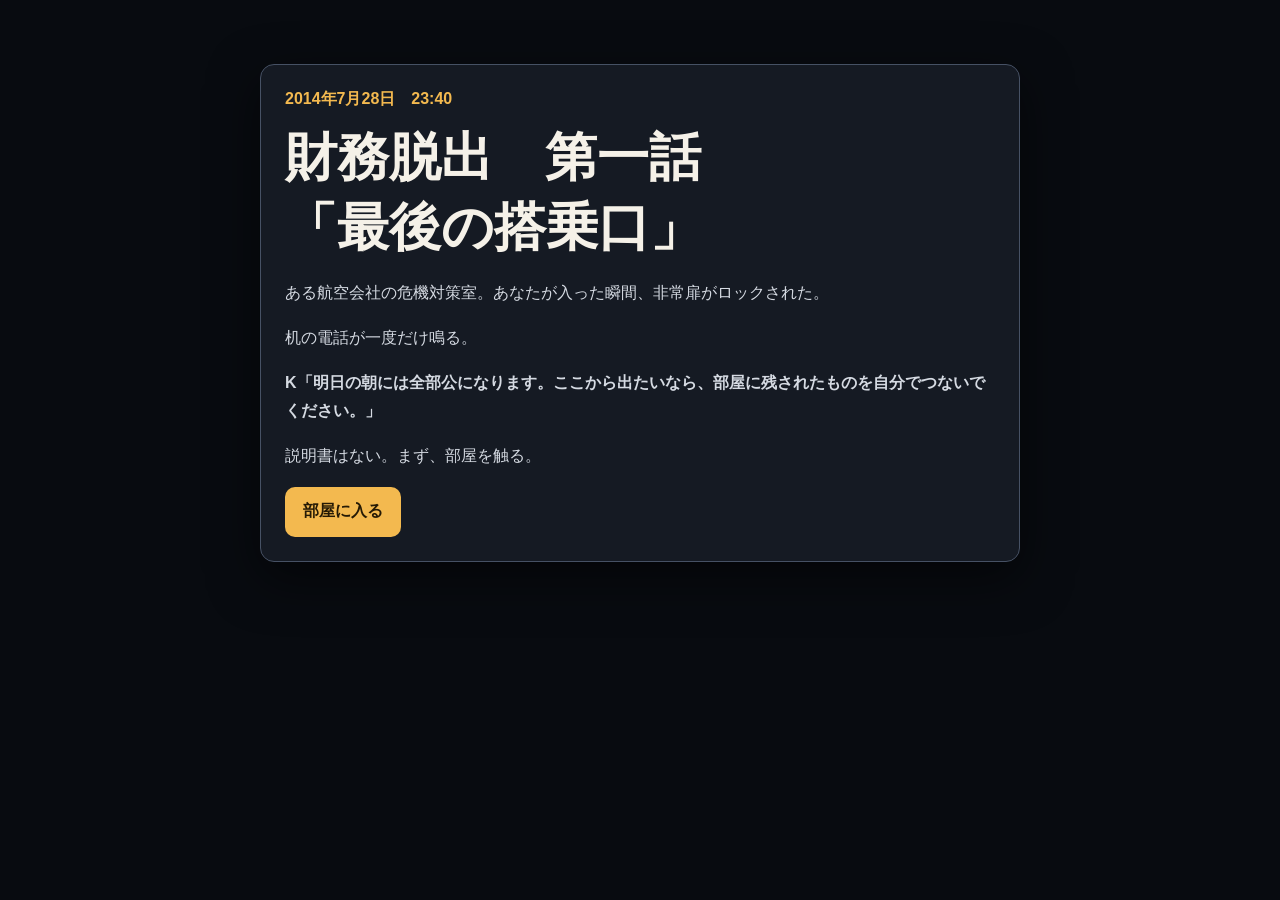
==== commit 433e4bde: "Rebuild Financial Escape as a Japanese room escape inspired by proven escape-game design" ====
--- a/financial-escape/index.html
+++ b/financial-escape/index.html
@@ -1,22 +1,94 @@
-<!DOCTYPE html>
-
+<!doctype html>
 <html lang="ja">
 <head>
-<meta charset="utf-8"/>
-<meta content="width=device-width,initial-scale=1,viewport-fit=cover" name="viewport"/>
-<meta content="noindex,nofollow,noarchive" name="robots"/>
-<meta content="#0b0811" name="theme-color"/>
-<title>FINANCIAL ESCAPE V3 / STAGE 01</title>
-<link href="style.css" rel="stylesheet"/>
+<meta charset="utf-8">
+<meta name="viewport" content="width=device-width,initial-scale=1,viewport-fit=cover">
+<meta name="robots" content="noindex,nofollow,noarchive">
+<meta name="theme-color" content="#10131a">
+<title>財務脱出 第一話｜最後の搭乗口</title>
+<style>
+:root{--bg:#0b0e14;--wall:#212733;--wall2:#171c25;--ink:#f5f1e8;--muted:#aeb7c5;--line:#465164;--amber:#f3b94f;--red:#e45d68;--green:#72d39a;--blue:#73bce8;--paper:#e8dfcb;--paperink:#302b25}*{box-sizing:border-box}html,body{margin:0;min-height:100%;background:#080b10;color:var(--ink);font-family:-apple-system,BlinkMacSystemFont,"Hiragino Sans","Yu Gothic",sans-serif}button,input{font:inherit}button{cursor:pointer}.app{width:min(1100px,100%);margin:auto;padding:10px 10px max(18px,env(safe-area-inset-bottom))}.screen{display:none}.screen.active{display:block}.panel{background:#151a23;border:1px solid var(--line);border-radius:14px;box-shadow:0 16px 50px #0008}.top{display:flex;align-items:center;justify-content:space-between;gap:12px;padding:12px 14px;margin-bottom:10px}.brand{font-weight:900;letter-spacing:.04em}.brand small{display:block;color:var(--muted);font-size:11px;font-weight:600}.time{font-variant-numeric:tabular-nums;font-weight:900;color:var(--amber)}.intro{padding:24px;max-width:760px;margin:6vh auto}.intro h1{font-size:clamp(30px,6vw,52px);margin:.25em 0}.intro p{line-height:1.8;color:#d5dae2}.intro .date{color:var(--amber);font-weight:800}.start{background:var(--amber);color:#251a05;border:0;border-radius:10px;padding:14px 18px;font-weight:900;min-height:50px}.subbtn{background:#252c38;color:var(--ink);border:1px solid var(--line);border-radius:10px;padding:11px 14px;min-height:46px}.objective{padding:10px 14px;margin-bottom:10px;color:#dde2e9}.objective strong{color:var(--amber)}
+.room{position:relative;aspect-ratio:16/9;min-height:400px;overflow:hidden;border-radius:14px;border:1px solid #3d4655;background:linear-gradient(#171e29 0 58%,#11151d 58%);box-shadow:inset 0 0 90px #000a}.window{position:absolute;left:4%;top:7%;width:34%;height:27%;border:7px solid #303947;background:linear-gradient(#0d1623 0 65%,#202a38 65%);overflow:hidden}.window:before{content:"";position:absolute;left:0;right:0;bottom:15%;height:3px;background:#8997aa;box-shadow:0 10px 0 #4b5666}.window:after{content:"";position:absolute;width:80px;height:4px;background:#dce4ef;right:14%;top:29%;transform:rotate(-7deg);box-shadow:36px 1px 0 -1px #dce4ef}.flightboard{position:absolute;left:43%;top:6%;width:31%;height:27%;background:#090d12;border:6px solid #303947;padding:9px;color:#ecb94f;font-family:ui-monospace,Menlo,monospace;font-size:clamp(9px,1.3vw,15px);line-height:1.65}.flightboard .row{display:grid;grid-template-columns:1.2fr .7fr .6fr;border-bottom:1px solid #252d38}.calendar{position:absolute;right:5%;top:8%;width:16%;height:23%;background:var(--paper);color:var(--paperink);border:5px solid #343b46;text-align:center;padding:7px;transform:rotate(1deg)}.calendar b{font-size:clamp(18px,3vw,30px)}.calendar .days{display:grid;grid-template-columns:repeat(7,1fr);gap:2px;margin-top:5px;font-size:10px}.calendar .marked{border:2px solid #b52d3a;border-radius:50%}.desk{position:absolute;left:20%;bottom:8%;width:52%;height:23%;background:#5a4330;border-top:10px solid #816148;box-shadow:0 18px 0 #302317}.drawer{position:absolute;left:31%;bottom:12%;width:28%;height:10%;border:3px solid #3a2a1e;background:#604731}.cabinet{position:absolute;left:4%;bottom:8%;width:13%;height:38%;background:#2a3039;border:5px solid #3f4856}.cabinet:after{content:"";position:absolute;left:15%;right:15%;top:48%;border-top:3px solid #555f70}.safe{position:absolute;right:4%;bottom:8%;width:18%;height:28%;background:#313945;border:6px solid #4c5767}.safe:before{content:"";position:absolute;left:12%;top:15%;width:46%;height:45%;border:3px solid #717d8e;border-radius:4px}.safe:after{content:"";position:absolute;right:14%;top:35%;width:16px;height:16px;border:3px solid #8d99aa;border-radius:50%}.plane{position:absolute;left:59%;bottom:31%;width:13%;height:8%;background:#d5d9df;clip-path:polygon(0 45%,36% 37%,58% 0,68% 0,61% 38%,100% 44%,100% 58%,61% 60%,68% 100%,58% 100%,36% 62%,0 56%);filter:drop-shadow(0 5px 2px #0007)}.bin{position:absolute;left:75%;bottom:8%;width:7%;height:13%;background:#222933;border:3px solid #4d5868;clip-path:polygon(8% 0,92% 0,78% 100%,22% 100%)}.door{position:absolute;right:25%;top:33%;width:14%;height:51%;background:#252c36;border:7px solid #465263}.door:before{content:"";position:absolute;inset:8%;border:2px solid #566274}.door:after{content:"";position:absolute;right:11%;top:50%;width:10px;height:10px;border-radius:50%;background:#e2b854}.hotspot{position:absolute;background:transparent;border:2px solid transparent;border-radius:8px}.hotspot:hover,.hotspot:focus-visible{border-color:#f3b94f99;background:#f3b94f12;outline:none}.hotspot span{position:absolute;left:50%;bottom:4px;transform:translateX(-50%);white-space:nowrap;background:#07090dcc;color:#fff;padding:4px 7px;border-radius:7px;font-size:11px;opacity:0;transition:.15s}.hotspot:hover span,.hotspot:focus-visible span{opacity:1}.h-board{left:42%;top:5%;width:33%;height:29%}.h-calendar{right:4%;top:7%;width:18%;height:25%}.h-desk{left:19%;bottom:7%;width:54%;height:27%}.h-cab{left:3%;bottom:7%;width:15%;height:40%}.h-plane{left:57%;bottom:29%;width:17%;height:12%}.h-bin{left:73%;bottom:6%;width:11%;height:17%}.h-safe{right:3%;bottom:6%;width:20%;height:31%}.h-door{right:24%;top:31%;width:16%;height:55%}
+.inventory{display:flex;gap:8px;overflow-x:auto;padding:10px;margin-top:10px;min-height:74px}.item{flex:0 0 auto;min-width:110px;max-width:160px;background:#222936;border:1px solid #475366;color:#fff;border-radius:9px;padding:9px;text-align:left}.item.active{border-color:var(--amber);box-shadow:0 0 0 2px #f3b94f44}.item small{display:block;color:var(--muted);margin-top:3px}.toast{position:fixed;left:50%;bottom:96px;transform:translateX(-50%);background:#080b10eb;border:1px solid #5b687a;border-radius:10px;padding:10px 14px;max-width:min(520px,90vw);z-index:50;opacity:0;pointer-events:none;transition:.2s}.toast.show{opacity:1}.modal{position:fixed;inset:0;background:#05070bdc;z-index:40;display:grid;place-items:center;padding:14px}.modal.hidden{display:none}.card{width:min(720px,100%);max-height:88vh;overflow:auto;background:#171c25;border:1px solid #566276;border-radius:14px;padding:16px}.head{display:flex;align-items:center;justify-content:space-between;gap:10px;margin-bottom:10px}.head h2{margin:0;font-size:22px}.x{background:transparent;color:#fff;border:1px solid #566276;border-radius:8px;width:42px;height:42px}.paper{background:var(--paper);color:var(--paperink);border-radius:5px;padding:15px;box-shadow:0 6px 24px #0006;margin:10px 0}.paper h3{margin-top:0}.lock{display:flex;gap:8px;justify-content:center;margin:15px 0}.lock input{width:58px;height:58px;text-align:center;font-size:24px;background:#0d1118;color:#fff;border:1px solid #596779;border-radius:8px}.keypad{display:grid;grid-template-columns:repeat(3,70px);gap:8px;justify-content:center}.keypad button,.dir button{height:54px;border-radius:8px;background:#2b3340;color:#fff;border:1px solid #5b687b;font-weight:900}.codeout{text-align:center;font:900 30px ui-monospace,Menlo,monospace;letter-spacing:.2em;margin:10px}.hintbox{background:#0f2630;border:1px solid #376074;color:#d4eefb;border-radius:9px;padding:10px;margin-top:12px}.route{display:grid;gap:7px}.ticket{display:grid;grid-template-columns:1fr auto;gap:10px;background:#ece3ce;color:#302b25;border-left:8px solid #4f6d92;padding:10px;border-radius:4px}.ticket strong{font-size:18px}.dir{display:grid;grid-template-columns:repeat(3,1fr);gap:10px}.dir .dial{padding:12px;border:1px solid #566276;border-radius:10px;text-align:center}.dir .symbol{font-size:38px;min-height:48px}.contract{display:grid;grid-template-columns:1fr 1fr;gap:8px}.torn{background:#e8dfcb;color:#302b25;padding:12px;min-height:150px;border-radius:3px;clip-path:polygon(0 0,100% 0,96% 15%,100% 28%,95% 40%,100% 55%,96% 70%,100% 84%,96% 100%,0 100%)}.torn.right{clip-path:polygon(4% 0,100% 0,100% 100%,4% 100%,0 84%,4% 70%,0 55%,5% 40%,0 28%,4% 15%)}.pieces{display:grid;grid-template-columns:repeat(4,1fr);gap:8px;margin:12px 0}.piece{aspect-ratio:1;background:#333c49;border:2px dashed #68768a;border-radius:8px;display:grid;place-items:center;font-size:28px}.piece.filled{background:#d6c39d;color:#352b1f;border-style:solid}.ending{padding:24px;max-width:800px;margin:4vh auto}.ending h1{font-size:clamp(28px,6vw,50px)}.reveal{border-left:4px solid var(--amber);padding:14px;background:#ffffff08;margin:18px 0}.reveal a{color:#8ed2ff}.tiny{font-size:12px;color:var(--muted)}
+@media(max-width:720px){.room{min-height:520px;aspect-ratio:auto}.window{left:4%;top:5%;width:41%;height:20%}.flightboard{left:48%;top:5%;width:47%;height:22%;font-size:9px}.calendar{right:4%;top:29%;width:22%;height:19%}.cabinet{left:4%;bottom:6%;width:19%;height:35%}.desk{left:25%;bottom:7%;width:52%;height:20%}.drawer{left:32%;bottom:9%;width:28%;height:8%}.plane{left:56%;bottom:29%;width:20%;height:7%}.safe{right:3%;bottom:6%;width:19%;height:24%}.bin{left:79%;bottom:6%;width:8%;height:11%}.door{right:27%;top:31%;width:18%;height:44%}.h-board{left:47%;top:4%;width:49%;height:24%}.h-calendar{right:3%;top:28%;width:24%;height:21%}.h-cab{left:3%;bottom:5%;width:21%;height:37%}.h-desk{left:24%;bottom:5%;width:54%;height:23%}.h-plane{left:54%;bottom:27%;width:24%;height:11%}.h-safe{right:2%;bottom:5%;width:21%;height:27%}.h-bin{left:76%;bottom:4%;width:13%;height:15%}.h-door{right:26%;top:30%;width:20%;height:47%}.hotspot span{opacity:.8}.pieces{grid-template-columns:repeat(4,1fr)}}
+</style>
 </head>
 <body>
-<main class="app">
-<section class="screen active" id="title"><div class="frame pad hero"><div><p class="eyebrow">FINANCIAL ESCAPE V3</p><h1>STAGE 01<br/>THE ASSET EATER</h1><p class="muted">問題は出ない。会社の数字に仕掛けられた6つの封印を、自分で解け。<br/>資料を読むだけでは扉は開かない。財務情報そのものを“道具”として使う。</p><div class="actions"><button class="primary" id="start">CASE FILE 001</button><button class="secondary" id="lore">人物と世界観</button><button class="ghost" id="howto">遊び方</button></div><p class="fine">会社名はクリアまで封印。人物と事件設定はフィクション、財務数値は公式開示ベース。</p></div><div class="cast"><article class="character"><div class="portrait protagonist"></div><div><h3>相良 イツキ</h3><p class="muted">独立系財務コンサル。数字は読めるが、権威と“もっともらしい話”に弱い。</p></div></article><article class="character"><div class="portrait fixer"></div><div><h3>K / 霧鐘 卿</h3><p class="muted">危機企業ばかり紹介するフィクサー。今回は「資産を売れば会社は延命できる」と囁く。</p></div></article><article class="character"><div class="portrait cfo"></div><div><h3>御影 澪</h3><p class="muted">匿名企業のCFO。会社が“事業で稼ぐ”のではなく“身体を売って生きている”と気づく。</p></div></article></div></div></section>
-<section class="screen" id="intro"><div class="frame pad introgrid"><div><p class="chapter">PROLOGUE</p><h2>「現金が増えた？ なら安全ですね。」</h2><div class="scroll"><p><strong>K</strong>「期末キャッシュは前年より増えています。会社は生きていますよ。」</p><p><strong>御影</strong>「違う。何を売って、その現金を作ったのかを見て。」</p><p><strong>相良</strong>「……営業で稼いだ金じゃない？」</p><p><strong>K</strong>「さあ。答えを選ぶ必要はありません。扉を開けられたら、あなたの勝ちです。」</p></div><div class="rules"><div><span>ルール</span><p>4択なし。6部屋それぞれ別ルールのパズル。</p></div><div><span>Runway</span><p>無駄な調査・誤作動・誤診で減る。0で強制再建＝ゲームオーバー。</p></div><div><span>ゴール</span><p>6つの証拠をつないで、この会社が延命している本当の仕組みを暴く。</p></div></div><div class="actions"><button class="primary" id="enter">塔へ入る</button><button class="back secondary">戻る</button></div></div><aside><div class="scene"></div><p class="muted">塔には6つの機構がある。ファイル棚、流動性の階段、キャッシュタンク、債務時計、資産売却の祭壇、因果の門。</p></aside></div></section>
-<section class="screen" id="game"><div class="frame topbar"><div><p class="eyebrow">CASE 001</p><h2 id="roomLabel">ROOM 01</h2><p class="muted" id="roomSub"></p></div><div class="runwaybox"><span class="muted">Emergency Runway</span><div><strong id="runway">100</strong> / 100</div><div class="meter"><div id="runwayBar"></div></div></div><div class="stats"><div><span class="muted">Evidence</span><br/><strong id="evidenceCount">0 / 6</strong></div><div><span class="muted">Room</span><br/><strong id="roomCount">1 / 6</strong></div></div></div><div class="gamegrid"><section class="frame left"><div class="speaker"><div class="portrait small fixer" id="speakerPortrait"></div><div><strong id="speakerName">K / 霧鐘 卿</strong><p class="muted" id="speakerLine"></p></div></div><div class="workspace" id="workspace"></div></section><section class="frame right"><p class="chapter">ROOM MECHANISM</p><h2 class="roomtitle" id="mechanismTitle"></h2><p class="muted" id="mechanismText"></p><div id="roomControls"></div><div class="actions"><button class="secondary" id="hintBtn">ヒント</button><button class="ghost" id="evidenceBtn">証拠一覧</button></div><div class="hint hidden" id="hintBox"></div><div class="feedback hidden" id="feedback"></div></section></div></section>
-<section class="screen" id="ending"><div class="frame pad resultgrid"><div><p class="chapter">ESCAPED</p><h2>“生きている会社”ではなく、“売りながら延命している会社”だった。</h2><div class="scroll" id="endingText"></div><div class="actions"><button class="primary" id="reset">最初から遊ぶ</button><button class="secondary" id="endingLore">人物背景</button></div></div><aside><div class="scene"></div><div class="reveal" id="reveal"></div></aside></div></section>
-<section class="screen" id="gameover"><div class="frame pad gameover"><p class="chapter">RUNWAY ZERO</p><h2>塔より先に会社が止まった。</h2><p>調査コストと誤判断が Emergency Runway を食い尽くした。</p><div class="actions"><button class="primary" id="retry">再挑戦</button><button class="back secondary">タイトルへ</button></div></div></section>
-<div class="overlay hidden" id="overlay"><div class="frame pad overlaycard"><div class="overlayhead"><h2 id="overlayTitle"></h2><button class="ghost" id="closeOverlay">×</button></div><div id="overlayBody"></div></div></div>
-</main>
-<script src="app.js"></script>
-</body></html>
+<div class="app">
+<section id="intro" class="screen active">
+  <div class="panel intro">
+    <div class="date">2014年7月28日　23:40</div>
+    <h1>財務脱出　第一話<br>「最後の搭乗口」</h1>
+    <p>ある航空会社の危機対策室。あなたが入った瞬間、非常扉がロックされた。</p>
+    <p>机の電話が一度だけ鳴る。</p>
+    <p><strong>K「明日の朝には全部公になります。ここから出たいなら、部屋に残されたものを自分でつないでください。」</strong></p>
+    <p>説明書はない。まず、部屋を触る。</p>
+    <button id="start" class="start">部屋に入る</button>
+  </div>
+</section>
+<section id="game" class="screen">
+  <header class="panel top"><div class="brand">最後の搭乗口<small>危機対策室</small></div><div>残り <span id="timer" class="time">30:00</span></div></header>
+  <div class="panel objective"><strong>目的：</strong> 部屋を調べて、非常扉を開ける。</div>
+  <div class="room" aria-label="危機対策室">
+    <div class="window"></div>
+    <div class="flightboard"><div class="row"><span>福岡</span><span>15:10</span><span>8B</span></div><div class="row"><span>札幌</span><span>15:35</span><span>5C</span></div><div class="row"><span>神戸</span><span>16:05</span><span>1A</span></div><div class="row"><span>那覇</span><span>17:25</span><span>4F</span></div></div>
+    <div class="calendar"><b>7月</b><div class="days"><span>日</span><span>月</span><span>火</span><span>水</span><span>木</span><span>金</span><span>土</span><span></span><span></span><span>1</span><span>2</span><span>3</span><span>4</span><span>5</span><span>6</span><span>7</span><span>8</span><span>9</span><span>10</span><span>11</span><span>12</span><span>13</span><span>14</span><span>15</span><span>16</span><span>17</span><span>18</span><span>19</span><span>20</span><span>21</span><span>22</span><span>23</span><span>24</span><span>25</span><span>26</span><span>27</span><span>28</span><span>29</span><span>30</span><span>31</span></div></div>
+    <div class="cabinet"></div><div class="desk"></div><div class="drawer"></div><div class="plane"></div><div class="safe"></div><div class="bin"></div><div class="door"></div>
+    <button class="hotspot h-board" data-spot="board" aria-label="運航ボード"><span>運航ボード</span></button>
+    <button class="hotspot h-calendar" data-spot="calendar" aria-label="カレンダー"><span>カレンダー</span></button>
+    <button class="hotspot h-desk" data-spot="desk" aria-label="机"><span>机</span></button>
+    <button class="hotspot h-cab" data-spot="cabinet" aria-label="キャビネット"><span>キャビネット</span></button>
+    <button class="hotspot h-plane" data-spot="plane" aria-label="飛行機模型"><span>飛行機模型</span></button>
+    <button class="hotspot h-bin" data-spot="bin" aria-label="ごみ箱"><span>ごみ箱</span></button>
+    <button class="hotspot h-safe" data-spot="safe" aria-label="金庫"><span>金庫</span></button>
+    <button class="hotspot h-door" data-spot="door" aria-label="非常扉"><span>非常扉</span></button>
+  </div>
+  <div id="inventory" class="panel inventory" aria-label="持ち物"></div>
+</section>
+<section id="ending" class="screen"><div class="panel ending"><div class="date">脱出成功</div><h1>扉の向こうにあったのは、答えではなく「会社名」だった。</h1><div id="endingBody"></div><button id="reset" class="start">最初から遊ぶ</button></div></section>
+</div>
+<div id="modal" class="modal hidden"><div class="card"><div class="head"><h2 id="modalTitle"></h2><button id="close" class="x">×</button></div><div id="modalBody"></div></div></div>
+<div id="toast" class="toast"></div>
+<script>
+(()=>{'use strict';
+const KEY='financeEscapeRealRoomV4';
+const TOTAL=30*60;
+let tick=null;
+const fresh=()=>({started:null,timeup:false,drawer:false,cabinet:false,plane:false,trash:false,safe:false,final:false,selected:null,items:[],arrows:['→','→','→'],pieces:[false,false,false,false],hint:{}});
+let s=load();
+const $=q=>document.querySelector(q), $$=q=>[...document.querySelectorAll(q)];
+function load(){try{return Object.assign(fresh(),JSON.parse(localStorage.getItem(KEY)||'{}'))}catch{return fresh()}}
+function save(){localStorage.setItem(KEY,JSON.stringify(s))}
+function show(id){$$('.screen').forEach(x=>x.classList.remove('active'));$('#'+id).classList.add('active')}
+function modal(title,html){$('#modalTitle').textContent=title;$('#modalBody').innerHTML=html;$('#modal').classList.remove('hidden')}
+function close(){ $('#modal').classList.add('hidden') }
+function toast(msg){const t=$('#toast');t.textContent=msg;t.classList.add('show');setTimeout(()=>t.classList.remove('show'),1700)}
+function has(id){return s.items.some(x=>x.id===id)}
+function add(id,name,note){if(!has(id)){s.items.push({id,name,note});save();renderInv();toast(name+' を手に入れた')}}
+function useItem(id){s.selected=s.selected===id?null:id;save();renderInv()}
+function renderInv(){const inv=$('#inventory');if(!s.items.length){inv.innerHTML='<span class="muted">持ち物はまだない</span>';return}inv.innerHTML='';s.items.forEach(it=>{const b=document.createElement('button');b.className='item'+(s.selected===it.id?' active':'');b.innerHTML='<strong>'+it.name+'</strong><small>'+it.note+'</small>';b.onclick=()=>useItem(it.id);inv.appendChild(b)})}
+function startTimer(){clearInterval(tick);tick=setInterval(updateTimer,1000);updateTimer()}
+function updateTimer(){if(!s.started)return;const elapsed=Math.floor((Date.now()-s.started)/1000);const left=Math.max(0,TOTAL-elapsed);$('#timer').textContent=String(Math.floor(left/60)).padStart(2,'0')+':'+String(left%60).padStart(2,'0');if(left===0&&!s.timeup){s.timeup=true;save();toast('30分経過。続けて遊べます。');}}
+function hint(key,steps){s.hint[key]=(s.hint[key]||0)+1;save();const i=Math.min(s.hint[key]-1,steps.length-1);const el=$('#hintArea');if(el)el.innerHTML='<div class="hintbox"><strong>ヒント '+(i+1)+'</strong><br>'+steps[i]+'</div>'}
+function hintButton(){return `<button class="subbtn" id="hintBtn">ヒントを見る</button><div id="hintArea"></div>`}
+function board(){modal('運航ボード',`<p>今日の最終4便だけが残っている。</p><div class="route"><div class="ticket"><span>福岡</span><strong>15:10 / 8B</strong></div><div class="ticket"><span>札幌</span><strong>15:35 / 5C</strong></div><div class="ticket"><span>神戸</span><strong>16:05 / 1A</strong></div><div class="ticket"><span>那覇</span><strong>17:25 / 4F</strong></div></div><p class="tiny">座席番号の数字だけ、妙に新しい。</p>`)}
+function desk(){if(s.drawer){modal('机',`<p>引き出しは開いている。</p><div class="paper"><h3>2014年3月期　決算メモ</h3><p>事業収益　85,975 百万円</p><p>営業利益　▲2,506 百万円</p><p>現金及び預金　7,065 百万円</p><p class="tiny">前年：事業収益 85,943 / 営業利益 4,674 / 現金 23,155</p></div><p>透明シートには「<b>前年と比べ、→・↑・↓だけ残せ</b>」と印刷されている。</p>`);return}
+modal('机の引き出し',`<p>4桁のダイヤル。引き出しの上にはメモ。</p><div class="paper"><b>「搭乗順。席の数字だけ。」</b></div><div class="codeout" id="deskCode">----</div><div class="keypad" id="deskPad"></div>${hintButton()}`);buildPad('deskCode','deskPad','8514',()=>{s.drawer=true;save();add('key','真鍮の鍵','小さなキャビネット用');add('sheet','透明シート','前年との差を矢印で読む');add('piece1','翼の破片①','非常扉のくぼみに合いそう');s.pieces[0]=true;save();close();toast('引き出しが開いた')});wireHint('desk',['運航ボードに4便ある。','時刻の早い順に見る。','座席番号の数字だけ読む。'])}
+function buildPad(outId,padId,answer,onok){let val='';const out=$('#'+outId),pad=$('#'+padId);[1,2,3,4,5,6,7,8,9,'C',0,'決定'].forEach(n=>{const b=document.createElement('button');b.textContent=n;b.onclick=()=>{if(n==='C')val='';else if(n==='決定'){if(val===answer){onok();return}else{toast('開かない');val=''}}else if(val.length<4)val+=n;out.textContent=(val+'----').slice(0,4)};pad.appendChild(b)})}
+function wireHint(k,steps){const b=$('#hintBtn');if(b)b.onclick=()=>hint(k,steps)}
+function cabinet(){if(!s.cabinet){if(s.selected!=='key'){modal('キャビネット','<p>鍵がかかっている。</p><p class="tiny">持ち物を選んでから、もう一度触る。</p>');return}s.cabinet=true;s.selected=null;save();add('report','決算メモ','3つの数字を前年と比較できる');toast('鍵が開いた')}
+const symbols=['→','↓','↑'];modal('キャビネットの機械',`<p>3つの丸いダイヤルと、透明シートを差し込む細い溝。</p><p class="tiny">左から「事業収益」「営業利益」「現金」。</p><div class="dir" id="dirs"></div><div class="actions"><button id="dirCheck" class="start">レバーを引く</button></div>${hintButton()}`);renderDirs();wireHint('cab',['机の決算メモと透明シートを使う。','前年と当年を比べるだけ。','売上はほぼ横ばい、利益と現金は下。']);$('#dirCheck').onclick=()=>{if(JSON.stringify(s.arrows)===JSON.stringify(['→','↓','↓'])){add('piece2','翼の破片②','非常扉のくぼみに合いそう');s.pieces[1]=true;save();close();toast('壁の奥でロックが外れた')}else toast('機械は動かない')}}
+function renderDirs(){const d=$('#dirs');d.innerHTML='';['事業収益','営業利益','現金'].forEach((name,i)=>{const box=document.createElement('div');box.className='dial';box.innerHTML='<strong>'+name+'</strong><div class="symbol">'+s.arrows[i]+'</div><button>切替</button>';box.querySelector('button').onclick=()=>{const p=symbols.indexOf(s.arrows[i]);s.arrows[i]=symbols[(p+1)%symbols.length];save();cabinet()};d.appendChild(box)})}
+function plane(){if(s.plane){modal('飛行機模型','<p>胴体は開いている。中は空だ。</p>');return}if(!s.pieces[1]){modal('飛行機模型','<p>精巧な大型機の模型。胴体中央に、矢印3つの小さな窓がある。</p><p class="tiny">どこかの機械と連動しているようだ。</p>');return}s.plane=true;save();add('redlens','赤い透明板','赤い印刷だけを消せそう');add('contractA','破れた契約書・左','大型機6機の購入契約');add('piece3','翼の破片③','非常扉のくぼみに合いそう');s.pieces[2]=true;save();modal('飛行機模型',`<p>胴体が開いた。</p><div class="torn"><strong>航空機購入契約</strong><br><br>超大型機　6機<br>前払い済み金額　約260億円<br><br>次回支払<br><span style="color:#b52d3a">5月15日　8億円</span></div><p>右半分がない。</p>`)}
+function bin(){if(!s.trash){s.trash=true;save();add('contractB','破れた契約書・右','模型の中の紙とつながりそう');toast('破れた紙を拾った')}if(has('contractA')&&has('contractB')){modal('破れた契約書',`<div class="contract"><div class="torn"><strong>航空機購入契約</strong><br><br>超大型機　6機<br>前払い済み　約260億円<br><br>次回支払<br><span style="color:#b52d3a">5月15日　8億円</span></div><div class="torn right"><strong>督促に関する控え</strong><br><br>支払確認できず<br><br>催告書 到着<br><b>5月24日</b><br><br>解除時、既払前払金の返還なしとなる可能性</div></div><p class="tiny">赤い文字だけ、別のインクで印刷されている。</p>`)}else modal('ごみ箱','<p>破れた契約書の右半分を拾った。</p>')}
+function calendar(){if(s.selected==='redlens'){modal('カレンダー',`<p>赤い透明板を重ねると、赤い予定が消え、裏から4桁だけ浮かんだ。</p><div class="codeout">0515</div><p class="tiny">「支払期限」</p>`);return}modal('カレンダー','<p>7月。29日に小さく「公表」とある。</p><p class="tiny">紙の下に何か印刷されているが、そのままでは読めない。</p>')}
+function safe(){if(s.safe){modal('金庫','<p>金庫は開いている。</p><div class="paper"><h3>催告書（控）</h3><p>5月15日の支払い未了。5月24日頃に催告書受領。</p><p>契約解除が現実的な問題となっている。</p></div>');return}modal('金庫',`<p>4桁の電子錠。</p><div class="codeout" id="safeCode">----</div><div class="keypad" id="safePad"></div>${hintButton()}`);buildPad('safeCode','safePad','0515',()=>{s.safe=true;save();add('notice','催告書の控え','5/15支払未了、5/24頃催告');add('piece4','翼の破片④','非常扉のくぼみに合いそう');s.pieces[3]=true;save();close();toast('金庫が開いた')});wireHint('safe',['部屋には日付がいくつかある。','赤い透明板を使える場所を探す。','カレンダーに赤い透明板を重ねる。'])}
+function door(){const filled=s.pieces.filter(Boolean).length;if(filled<4){modal('非常扉',`<p>扉の横に、翼の形をした4つのくぼみ。</p><div class="pieces">${s.pieces.map(x=>'<div class="piece '+(x?'filled':'')+'">'+(x?'✦':'?')+'</div>').join('')}</div><p>${filled}/4 個。</p>`);return}modal('非常扉',`<p>4つの破片が一枚の翼になった。</p><div class="pieces">${s.pieces.map(()=>'<div class="piece filled">✦</div>').join('')}</div><p>中央のプレートが反転する。</p><div class="paper"><h3>最後のメモ</h3><p>「現金は70.65億円。<br>だが、すでに前払いした大型機代金は約260億円。」</p><p>「一つの数字ではなく、部屋に残った事実をつなげ。」</p></div><button id="openDoor" class="start">非常扉を開ける</button>`);$('#openDoor').onclick=finish}
+function finish(){s.final=true;save();close();clearInterval(tick);show('ending');const spent=Math.max(0,Math.floor((Date.now()-s.started)/1000));const mm=Math.floor(spent/60),ss=spent%60;$('#endingBody').innerHTML=`<p>扉が開くと、壁の社名プレートに照明が入った。</p><div class="reveal"><h2>題材：スカイマーク株式会社</h2><p>ゲーム内の財務数値は2014年3月期の開示値をもとにしている。事業収益は85,975百万円、営業損失は2,506百万円、現金及び預金は7,065百万円だった。</p><p>金融庁の後年の資料では、A380契約に関して約260億円の前払い金があり、2014年5月15日期限の約8億円を支払わず、催告書が同月24日頃に到達した事実が記載されている。</p><p>スカイマーク自身の現在の沿革では、事業規模拡大に向けた過剰投資を主因として2015年1月に民事再生手続開始を申し立てた、と振り返っている。</p><p class="tiny">危機対策室、K、謎、日付の演出はゲーム用フィクション。実在人物を描写していない。</p></div><p>クリア時間：<strong>${mm}分${String(ss).padStart(2,'0')}秒</strong></p><p>今回、財務知識は答えとして要求していない。数字はすべて「部屋の手掛かり」としてだけ使っている。</p><p><a href="https://www.skymark.co.jp/ja/company/history.html" target="_blank" rel="noopener">スカイマーク公式沿革</a> ／ <a href="https://www.fsa.go.jp/sesc/news/c_2015/2015/20151009-1.html" target="_blank" rel="noopener">証券取引等監視委員会資料</a></p>`}
+function spot(name){({board,calendar,desk,cabinet,plane,bin,safe,door}[name]||(()=>{}))()}
+$('#start').onclick=()=>{s=fresh();s.started=Date.now();save();show('game');renderInv();startTimer()};$('#reset').onclick=()=>{localStorage.removeItem(KEY);s=fresh();show('intro')};$('#close').onclick=close;$('#modal').onclick=e=>{if(e.target===$('#modal'))close()};$$('[data-spot]').forEach(b=>b.onclick=()=>spot(b.dataset.spot));
+if(s.final){show('ending')}else if(s.started){show('game');renderInv();startTimer()}else show('intro');
+})();
+</script>
+</body>
+</html>
